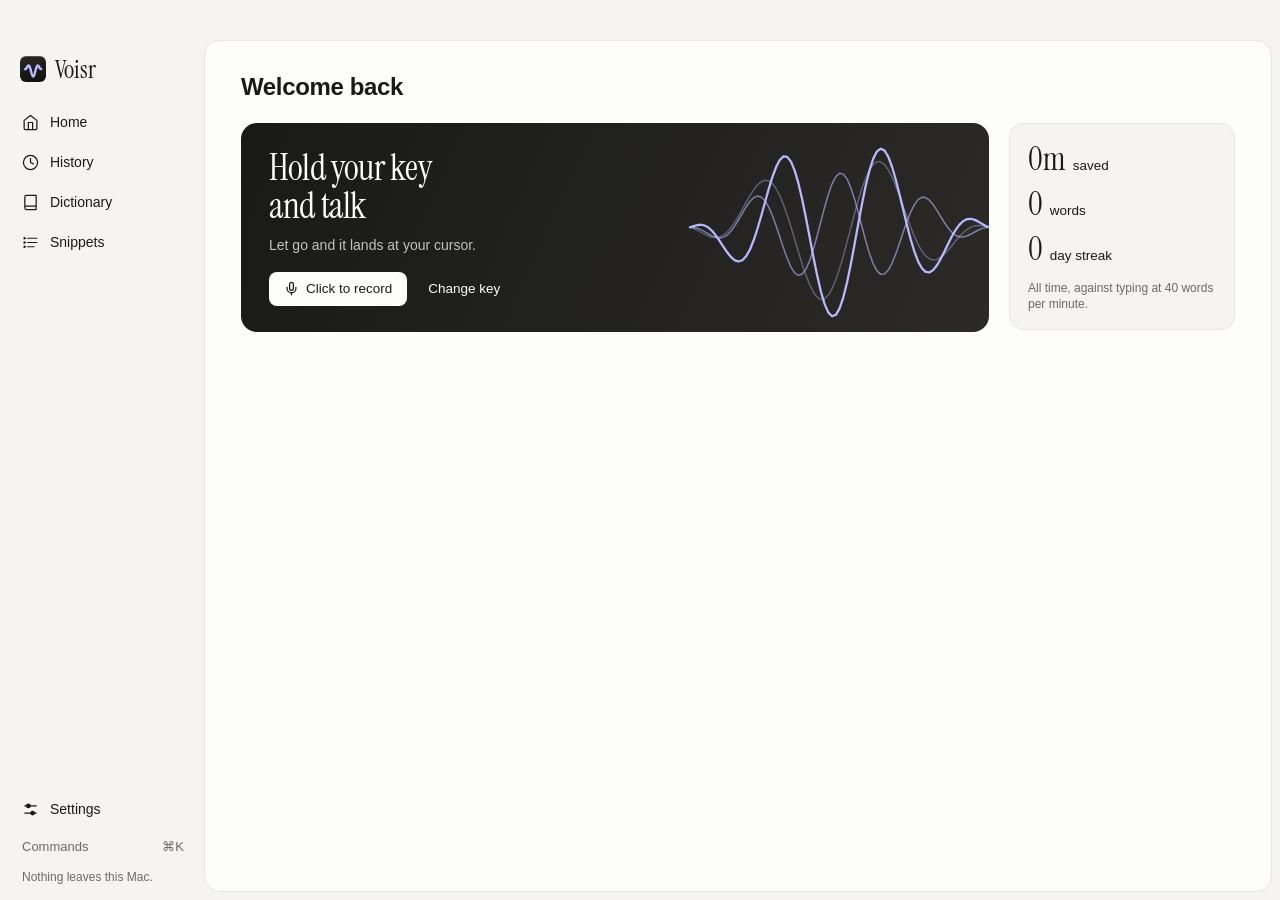
==== voisr/web/index.html @ ab3715d0 "feat: turn Settings into a pop-up with five sections It opens over the page with a side menu and gre" ====
<!DOCTYPE html>
<html lang="en">
<head>
<meta charset="UTF-8">
<meta name="viewport" content="width=device-width, initial-scale=1">
<title>Voisr</title>
<link rel="stylesheet" href="css/tokens.css">
<link rel="stylesheet" href="css/base.css">
<link rel="stylesheet" href="css/components.css">
<link rel="stylesheet" href="css/views.css">
<script>
  /* Resolve the stored preference before paint. main.js re-applies this once
     the config has loaded; until then, follow the system. */
  document.documentElement.dataset.appearance =
    window.matchMedia("(prefers-color-scheme: dark)").matches ? "dark" : "light";
</script>
</head>
<body>
<div class="shell">

  <aside class="sidebar">
    <div class="brand">
      <span class="brand-mark" aria-hidden="true">
        <svg viewBox="0 0 100 100" fill="none" stroke="currentColor" stroke-width="12" stroke-linecap="round" stroke-linejoin="round"><path id="brand-wave" d="M10.00 50.00L11.82 48.92L13.64 47.61L15.45 46.53L17.27 45.97L19.09 46.14L20.91 47.18L22.73 49.15L24.55 51.98L26.36 55.53L28.18 59.55L30.00 63.76L31.82 67.78L33.64 71.28L35.45 73.92L37.27 75.42L39.09 75.57L40.91 74.27L42.73 71.53L44.55 67.47L46.36 62.30L48.18 56.36L50.00 50.00L51.82 43.64L53.64 37.70L55.45 32.53L57.27 28.47L59.09 25.73L60.91 24.43L62.73 24.58L64.55 26.08L66.36 28.72L68.18 32.22L70.00 36.24L71.82 40.45L73.64 44.47L75.45 48.02L77.27 50.85L79.09 52.82L80.91 53.86L82.73 54.03L84.55 53.47L86.36 52.39L88.18 51.08L90.00 50.00"/></svg>
      </span>
      <span class="brand-name">Voisr</span>
    </div>

    <nav class="nav" aria-label="Main">
      <span class="nav-glide" id="nav-glide" aria-hidden="true"></span>
      <button class="nav-item active" id="nav-home" data-view="home">
        <svg viewBox="0 0 24 24" fill="none" stroke="currentColor" stroke-width="1.75" stroke-linecap="round" stroke-linejoin="round" aria-hidden="true"><path d="m3 9 9-7 9 7v11a2 2 0 0 1-2 2H5a2 2 0 0 1-2-2z"/><polyline points="9 22 9 12 15 12 15 22"/></svg>
        Home
      </button>
      <button class="nav-item" data-view="history">
        <svg viewBox="0 0 24 24" fill="none" stroke="currentColor" stroke-width="1.75" stroke-linecap="round" stroke-linejoin="round" aria-hidden="true"><circle cx="12" cy="12" r="10"/><polyline points="12 6 12 12 16 14"/></svg>
        History
      </button>
      <button class="nav-item" data-view="dictionary">
        <svg viewBox="0 0 24 24" fill="none" stroke="currentColor" stroke-width="1.75" stroke-linecap="round" stroke-linejoin="round" aria-hidden="true"><path d="M4 19.5v-15A2.5 2.5 0 0 1 6.5 2H20v20H6.5a2.5 2.5 0 0 1 0-5H20"/></svg>
        Dictionary
      </button>
      <button class="nav-item" data-view="snippets">
        <svg viewBox="0 0 24 24" fill="none" stroke="currentColor" stroke-width="1.75" stroke-linecap="round" stroke-linejoin="round" aria-hidden="true"><path d="M8 6h13"/><path d="M8 12h13"/><path d="M8 18h9"/><path d="m3 5 2 1-2 1z"/><path d="m3 11 2 1-2 1z"/><path d="m3 17 2 1-2 1z"/></svg>
        Snippets
      </button>
      <button class="nav-item nav-settings" data-view="settings">
        <svg viewBox="0 0 24 24" fill="none" stroke="currentColor" stroke-width="1.75" stroke-linecap="round" stroke-linejoin="round" aria-hidden="true"><line x1="4" x2="20" y1="7" y2="7"/><circle cx="9" cy="7" r="2.5" fill="currentColor"/><line x1="4" x2="20" y1="17" y2="17"/><circle cx="15" cy="17" r="2.5" fill="currentColor"/></svg>
        Settings
      </button>
    </nav>

    <div class="sidebar-foot">
      <button type="button" class="commands-btn" id="commands-open">
        <span>Commands</span><span>⌘K</span>
      </button>
      <p class="sidebar-note">Nothing leaves this Mac.</p>
    </div>
  </aside>

  <main class="main">

    <!-- HOME -->
    <section class="view" id="view-home">
      <header class="page-head">
        <h1 id="greeting">Welcome back</h1>
      </header>

      <div class="home-layout">
        <div class="home-main">
          <!-- The key hint and click to record. Hidden while a permission or a
               stopped listener makes "hold this key" untrue: #perm-strip takes
               its place. See apply() in js/views/home.js. -->
          <section class="banner home-hero" id="home-hero" aria-label="Dictate">
            <div class="banner-wave" id="home-wave" data-wave></div>
            <!-- Both layers share one grid cell, so a recording can't change the
                 banner's height. -->
            <div class="hero-copy">
              <div class="hero-layer hero-idle">
                <h2 class="banner-title">Hold <span id="ptt-key-name">your key</span><br>and talk</h2>
                <p class="banner-sub" id="home-hint">Let go and it lands at your cursor.</p>
              </div>
              <div class="hero-layer hero-live">
                <h2 class="banner-title"><span id="record-title"></span> <span class="hero-time" id="record-time">0:00</span></h2>
                <p class="banner-sub" id="record-status" role="status"></p>
              </div>
            </div>
            <p class="hero-error" id="record-error" role="alert"></p>
            <div class="banner-actions">
              <button id="record-btn" class="btn-on-hero" type="button">
                <svg class="record-icon" viewBox="0 0 24 24" fill="none" stroke="currentColor" stroke-width="2" stroke-linecap="round" stroke-linejoin="round" aria-hidden="true"><path d="M12 2a3 3 0 0 0-3 3v7a3 3 0 0 0 6 0V5a3 3 0 0 0-3-3z"/><path d="M19 10v2a7 7 0 0 1-14 0v-2"/><line x1="12" x2="12" y1="19" y2="22"/></svg>
                <span id="record-label">Click to record</span>
              </button>
              <button id="change-key" class="btn-ghost-on-hero" type="button">Change key</button>
            </div>
          </section>

          <div id="perm-strip" class="perm-strip" aria-live="polite" hidden></div>

          <div class="home-feed">
            <button class="link-btn home-view-all" id="home-view-all" type="button" data-view="history" hidden>View all</button>
            <div id="recent-groups"></div>
            <p id="recent-empty" class="empty" hidden>Nothing yet. Your dictations land here, newest first.</p>
          </div>
        </div>

        <aside class="home-stats" aria-label="Your stats">
          <div class="stats-body">
            <div class="stat"><span class="stat-num" id="stat-saved">0m</span><span class="stat-unit">saved</span></div>
            <div class="stat"><span class="stat-num" id="stat-words">0</span><span class="stat-unit">words</span></div>
            <div class="stat"><span class="stat-num" id="stat-streak">0</span><span class="stat-unit">day streak</span></div>
            <p class="stat-note">All time, against typing at 40 words per minute.</p>
          </div>
          <div class="home-status" id="home-status" aria-live="polite"></div>
        </aside>
      </div>
    </section>

    <!-- HISTORY -->
    <section class="view" id="view-history" hidden>
      <header class="page-head">
        <h1>History</h1>
        <div class="export-control">
          <button id="history-export" class="btn-primary" type="button"
                  aria-haspopup="true" aria-expanded="false">Export…</button>
          <div id="export-popover" class="popover" hidden>
            <p class="popover-title">Export all dictations</p>
            <button type="button" class="export-fmt" id="export-fmt-txt" data-fmt="txt">Plain text (.txt)</button>
            <button type="button" class="export-fmt" id="export-fmt-md" data-fmt="md">Markdown (.md)</button>
            <button type="button" class="export-fmt" id="export-fmt-json" data-fmt="json">JSON (.json)</button>
          </div>
        </div>
      </header>

      <section class="banner" id="history-banner">
        <div class="banner-wave" data-wave></div>
        <h2 class="banner-title">Your history stays on this Mac</h2>
        <p class="banner-sub">Search it, copy it, export it. Voisr doesn't keep it anywhere else.</p>
      </section>

      <div class="search-field" id="history-search-field">
        <svg viewBox="0 0 24 24" fill="none" stroke="currentColor" stroke-width="2" stroke-linecap="round" stroke-linejoin="round" aria-hidden="true"><circle cx="11" cy="11" r="8"/><path d="m21 21-4.3-4.3"/></svg>
        <input id="history-search" type="search" aria-label="Search dictations"
               placeholder="Search dictations  ⌘F" autocomplete="off">
      </div>

      <div id="history-groups"></div>
      <button id="history-more" class="btn-secondary history-more" type="button" hidden>Load more</button>
      <p id="history-empty" class="empty" hidden></p>
    </section>

    <!-- DICTIONARY -->
    <section class="view" id="view-dictionary" hidden>
      <header class="page-head">
        <h1>Dictionary</h1>
        <button id="dict-add" class="btn-primary" type="button">Add new</button>
      </header>

      <div class="tabs">
        <div class="tab-list" id="dict-tabs" role="group" aria-label="Filter words">
          <button class="tab active" type="button" aria-pressed="true" data-tab="all">All<span class="tab-count" id="dict-count-all"></span></button>
          <button class="tab" type="button" aria-pressed="false" data-tab="suggestions">Suggestions<span class="tab-count" id="dict-count-suggestions"></span></button>
          <button class="tab" type="button" aria-pressed="false" data-tab="auto">Auto-added<span class="tab-count" id="dict-count-auto"></span></button>
        </div>
        <div class="tab-tools">
          <input id="dict-search" class="tab-search" type="search" aria-label="Filter words"
                 placeholder="Filter words" autocomplete="off" hidden>
          <button id="dict-search-open" class="icon-btn" type="button" aria-label="Filter words" aria-expanded="false">
            <svg viewBox="0 0 24 24" fill="none" stroke="currentColor" stroke-width="2" stroke-linecap="round" stroke-linejoin="round" aria-hidden="true"><circle cx="11" cy="11" r="8"/><path d="m21 21-4.3-4.3"/></svg>
          </button>
        </div>
      </div>

      <form id="dict-form" class="group add-form" hidden>
        <div class="field">
          <label for="dict-spoken">Heard as</label>
          <input id="dict-spoken" type="text" placeholder="trademake" autocomplete="off" required>
        </div>
        <div class="field">
          <label for="dict-written">Replace with</label>
          <input id="dict-written" type="text" placeholder="TradeMate" autocomplete="off" required>
        </div>
        <div class="add-form-actions">
          <button type="submit" class="btn-primary">Add</button>
          <button type="button" id="dict-cancel" class="btn-quiet">Cancel</button>
        </div>
      </form>

      <section class="banner" id="dict-banner" hidden>
        <div class="banner-wave" data-wave></div>
        <h2 class="banner-title">Teach it the words it gets <em>wrong</em></h2>
        <p class="banner-sub">Map what it heard to what you meant. Each variant needs its own line.</p>
        <div class="banner-actions">
          <button id="dict-banner-add" class="btn-on-hero" type="button">Add a word</button>
        </div>
        <button id="dict-banner-close" class="banner-close" type="button" aria-label="Dismiss">
          <svg viewBox="0 0 24 24" fill="none" stroke="currentColor" stroke-width="2" stroke-linecap="round" stroke-linejoin="round" aria-hidden="true"><path d="M18 6 6 18"/><path d="m6 6 12 12"/></svg>
        </button>
      </section>

      <div id="dict-suggestions" hidden>
        <div class="date-row"><h2 class="date-label">Suggestions from your corrections</h2></div>
        <ul id="dict-suggestion-list" class="item-list suggest-list"></ul>
      </div>

      <div id="dict-words">
        <div class="date-row"><h2 class="date-label" id="dict-words-label">Your words</h2></div>
        <ul id="dict-list" class="item-list list-card"></ul>
      </div>
      <p id="dict-empty" class="empty" hidden></p>
    </section>

    <!-- SNIPPETS -->
    <section class="view" id="view-snippets" hidden>
      <header class="page-head">
        <h1>Snippets</h1>
        <button id="snippet-add" class="btn-primary" type="button">Add new</button>
      </header>

      <form id="snippet-form" class="group add-form snippet-form" hidden>
        <div class="field">
          <label for="snippet-trigger">When I say</label>
          <input id="snippet-trigger" type="text" placeholder="my email" autocomplete="off" required>
        </div>
        <div class="field">
          <label for="snippet-text">Paste this</label>
          <textarea id="snippet-text" rows="4" placeholder="you@example.com" spellcheck="false"></textarea>
        </div>
        <div class="add-form-actions">
          <button type="submit" class="btn-primary">Add</button>
          <button type="button" id="snippet-cancel" class="btn-quiet">Cancel</button>
        </div>
      </form>

      <section class="banner" id="snippet-banner" hidden>
        <div class="banner-wave" data-wave></div>
        <h2 class="banner-title">Say the short <em>version</em></h2>
        <p class="banner-sub">Say a phrase on its own and Voisr pastes your saved text, exactly as you wrote it.</p>
        <div class="banner-extra">
          <div class="banner-chips"><span class="banner-chip chip-said">“my email”</span><span class="chip-arrow" aria-hidden="true">→</span><span class="banner-chip">you@example.com</span></div>
          <div class="banner-chips"><span class="banner-chip chip-said">“sign off”</span><span class="chip-arrow" aria-hidden="true">→</span><span class="banner-chip">Thanks, Sam</span></div>
        </div>
        <div class="banner-actions">
          <button id="snippet-banner-add" class="btn-on-hero" type="button">Add a snippet</button>
        </div>
        <button id="snippet-banner-close" class="banner-close" type="button" aria-label="Dismiss">
          <svg viewBox="0 0 24 24" fill="none" stroke="currentColor" stroke-width="2" stroke-linecap="round" stroke-linejoin="round" aria-hidden="true"><path d="M18 6 6 18"/><path d="m6 6 12 12"/></svg>
        </button>
      </section>

      <div id="snippet-words">
        <div class="date-row"><h2 class="date-label">Your snippets</h2></div>
        <ul id="snippet-list" class="item-list list-card"></ul>
      </div>
      <p id="snippet-empty" class="empty" hidden></p>
      <p class="page-note">In a sentence, the phrase stays as spoken. History shows only the phrase.</p>
    </section>

  </main>
</div>

<!-- SETTINGS -->
<!-- A pop-up over whichever page is open, not a page of its own. -->
<div id="settings-scrim" class="settings-scrim" tabindex="-1" hidden>
  <div id="settings-dialog" class="settings-dialog" role="dialog" aria-modal="true" aria-label="Settings" tabindex="-1">
    <nav id="settings-nav" class="settings-nav" aria-label="Settings sections">
      <span class="date-label settings-nav-title">Settings</span>
      <button type="button" class="settings-nav-item" data-section="dictation">
        <svg viewBox="0 0 24 24" fill="none" stroke="currentColor" stroke-width="1.75" stroke-linecap="round" stroke-linejoin="round" aria-hidden="true"><path d="M12 2a3 3 0 0 0-3 3v7a3 3 0 0 0 6 0V5a3 3 0 0 0-3-3z"/><path d="M19 10v2a7 7 0 0 1-14 0v-2"/><line x1="12" x2="12" y1="19" y2="22"/></svg>
        Dictation
      </button>
      <button type="button" class="settings-nav-item" data-section="models">
        <svg viewBox="0 0 24 24" fill="none" stroke="currentColor" stroke-width="1.75" stroke-linecap="round" stroke-linejoin="round" aria-hidden="true"><rect width="16" height="16" x="4" y="4" rx="2"/><rect width="6" height="6" x="9" y="9" rx="1"/><path d="M9 1v3"/><path d="M15 1v3"/><path d="M9 20v3"/><path d="M15 20v3"/><path d="M20 9h3"/><path d="M20 14h3"/><path d="M1 9h3"/><path d="M1 14h3"/></svg>
        Models
      </button>
      <button type="button" class="settings-nav-item" data-section="key">
        <svg viewBox="0 0 24 24" fill="none" stroke="currentColor" stroke-width="1.75" stroke-linecap="round" stroke-linejoin="round" aria-hidden="true"><rect width="20" height="14" x="2" y="5" rx="2"/><path d="M6 9h.01"/><path d="M10 9h.01"/><path d="M14 9h.01"/><path d="M18 9h.01"/><path d="M7 15h10"/></svg>
        Push-to-talk
      </button>
      <button type="button" class="settings-nav-item" data-section="appearance">
        <svg viewBox="0 0 24 24" fill="none" stroke="currentColor" stroke-width="1.75" stroke-linecap="round" stroke-linejoin="round" aria-hidden="true"><circle cx="12" cy="12" r="10"/><path d="M12 2a10 10 0 0 0 0 20z" fill="currentColor"/></svg>
        Appearance
      </button>
      <button type="button" class="settings-nav-item" data-section="privacy">
        <svg viewBox="0 0 24 24" fill="none" stroke="currentColor" stroke-width="1.75" stroke-linecap="round" stroke-linejoin="round" aria-hidden="true"><path d="M20 13c0 5-3.5 7.5-7.7 9a1 1 0 0 1-.6 0C7.5 20.5 4 18 4 13V6a1 1 0 0 1 1-1c2 0 4.5-1.2 6.2-2.7a1.2 1.2 0 0 1 1.6 0C14.5 3.8 17 5 19 5a1 1 0 0 1 1 1z"/></svg>
        Privacy &amp; data
      </button>
      <p class="settings-foot">Stored in config.json, shared with the command-line modes.</p>
    </nav>

    <div id="settings-body" class="settings-body">
      <section class="settings-section" data-section="dictation">
        <h1 class="heading-serif settings-title">Dictation</h1>
        <div class="group">
          <div class="setting-row has-more">
            <div class="setting-copy">
              <h3>Auto-paste in hotkey mode</h3>
              <p class="setting-desc">Paste straight into the app you're in. Needs Accessibility.</p>
              <details class="more">
                <summary>How consecutive dictations join</summary>
                <p class="setting-desc">Dictations within five minutes of each other are joined with a space unless you typed in between; a mouse click alone does not count, so you may see a leading space after clicking into a new field.</p>
              </details>
            </div>
            <label class="switch">
              <input type="checkbox" id="paste-toggle" aria-label="Auto-paste in hotkey mode">
              <span class="slider" aria-hidden="true"></span>
            </label>
          </div>
          <div class="setting-row">
            <div class="setting-copy">
              <h3>Clipboard fallback</h3>
              <p class="setting-desc">Copied when auto-paste is off or blocked. After a successful auto-paste your previous clipboard is put back.</p>
            </div>
            <span class="pill">Automatic</span>
          </div>
          <div class="setting-row has-more">
            <div class="setting-copy">
              <h3>Keep model loaded</h3>
              <p class="setting-desc">Keeps the next dictation from waiting on a model load. Holds about 0.7&nbsp;GB for Small while loaded.</p>
              <details class="more">
                <summary>More</summary>
                <p class="setting-desc">Voisr loads the model when you start talking and keeps it in memory, so the next dictation skips the model load. That saved roughly half a second to a second in tests, and varies. While it is loaded it uses about 0.7&nbsp;GB of memory for Small and 0.3&nbsp;GB for Base (more for bigger models), then frees it after the time you pick. &ldquo;Immediately&rdquo; reloads the model for every dictation and keeps no memory. Everything stays on this Mac.</p>
              </details>
            </div>
            <select id="unload-select" class="select" aria-label="Keep model loaded">
              <option value="never">Never unload</option>
              <option value="immediately">Immediately</option>
              <option value="min2">After 2 minutes</option>
              <option value="min5">After 5 minutes</option>
              <option value="min10">After 10 minutes</option>
              <option value="min15">After 15 minutes</option>
              <option value="hour1">After 1 hour</option>
            </select>
          </div>
        </div>
      </section>

      <section class="settings-section" data-section="models" hidden>
        <h1 class="heading-serif settings-title">Models</h1>
        <p class="settings-lead">All models run on this Mac and are English only. <span id="model-system"></span></p>
        <div id="model-list" class="group model-list"></div>
      </section>

      <section class="settings-section" data-section="key" hidden>
        <h1 class="heading-serif settings-title">Push-to-talk</h1>
        <div class="group">
          <div class="setting-row">
            <div class="setting-copy">
              <h3>Push-to-talk key</h3>
              <p class="setting-desc">Hold it in any app to dictate; release to transcribe and paste.</p>
              <p class="setting-status" id="hotkey-status"></p>
            </div>
            <div class="key-control" id="key-control">
              <kbd class="keycap" id="hotkey-cap" hidden></kbd>
              <span class="key-name" id="hotkey-current" aria-live="polite">…</span>
              <button type="button" class="btn-quiet" id="hotkey-capture">Change</button>
            </div>
          </div>
          <div class="setting-row">
            <div class="setting-copy">
              <h3>Recording widget</h3>
              <p class="setting-desc">Show the floating pill while you hold the key.</p>
            </div>
            <label class="switch">
              <input type="checkbox" id="widget-toggle" aria-label="Recording widget">
              <span class="slider" aria-hidden="true"></span>
            </label>
          </div>
          <div class="setting-row">
            <div class="setting-copy">
              <h3>Launch at login</h3>
              <p class="setting-desc">Start Voisr automatically so the key always works.</p>
            </div>
            <label class="switch">
              <input type="checkbox" id="launch-toggle" aria-label="Launch at login">
              <span class="slider" aria-hidden="true"></span>
            </label>
          </div>
        </div>
      </section>

      <section class="settings-section" data-section="appearance" hidden>
        <h1 class="heading-serif settings-title">Appearance</h1>
        <div class="settings-block">
          <h3 class="settings-subhead">Theme</h3>
          <div class="group">
            <div id="appearance-grid" class="pick-grid" role="radiogroup" aria-label="Theme"></div>
          </div>
        </div>
        <div class="settings-block">
          <h3 class="settings-subhead">Pill</h3>
          <div class="group">
            <div id="theme-grid" class="pick-grid" role="radiogroup" aria-label="Pill theme"></div>
            <div class="setting-row">
              <div class="setting-copy">
                <h3>Pill colour</h3>
                <p class="setting-desc">Recolour the bars, or Quiet's transcribing dots. The animation stays.</p>
              </div>
              <button type="button" id="color-open" class="btn-quiet swatch-btn" aria-expanded="false">
                <span class="swatch" id="color-swatch"></span>
                <span id="color-hex">Theme default</span>
              </button>
            </div>
          </div>
        </div>
      </section>

      <section class="settings-section" data-section="privacy" hidden>
        <h1 class="heading-serif settings-title">Privacy &amp; data</h1>
        <div class="settings-block">
          <div class="group">
            <div class="setting-row has-more">
              <div class="setting-copy">
                <h3>Read the text around your cursor</h3>
                <p class="setting-desc">Spells names on screen correctly and checks your paste landed. Never reads password fields or password managers.</p>
                <details class="more">
                  <summary>More</summary>
                  <p class="setting-desc">While you dictate, Voisr reads the app you are in: the field you are typing in, the window title and nearby labels. That spells names on screen correctly and checks that your paste landed. The text stays in memory for that dictation and is never saved. It never reads password fields or password managers. Off: Voisr reads no text from other apps.</p>
                </details>
              </div>
              <label class="switch">
                <input type="checkbox" id="screen-context-toggle" aria-label="Read the text around your cursor">
                <span class="slider" aria-hidden="true"></span>
              </label>
            </div>
            <div class="setting-row has-more">
              <div class="setting-copy">
                <h3>Learn from my corrections</h3>
                <p class="setting-desc">For up to a minute after a paste, re-reads that field to spot words you fixed. Only the corrected words are saved.</p>
                <details class="more">
                  <summary>More</summary>
                  <p class="setting-desc">For up to a minute after a paste, Voisr re-reads that field to spot words you fixed, and suggests them in Dictionary. Only the corrected words are saved. Needs reading the text around your cursor.</p>
                </details>
              </div>
              <label class="switch">
                <input type="checkbox" id="learn-toggle" aria-label="Learn from my corrections">
                <span class="slider" aria-hidden="true"></span>
              </label>
            </div>
            <div class="setting-row has-more">
              <div class="setting-copy">
                <h3>Add safe corrections automatically</h3>
                <p class="setting-desc">After the same fix twice, adds it if it only changes capitals or the spelling of one unusual word.</p>
                <details class="more">
                  <summary>More</summary>
                  <p class="setting-desc">After you make the same fix twice, Voisr adds it to Dictionary without asking, if it only changes capitals or the spelling of one unusual word. Never common words or numbers. Everything else waits for you to accept it, and Dictionary marks what was added so you can remove it.</p>
                </details>
              </div>
              <label class="switch">
                <input type="checkbox" id="auto-add-toggle" aria-label="Add safe corrections automatically">
                <span class="slider" aria-hidden="true"></span>
              </label>
            </div>
          </div>
        </div>
        <div class="settings-block">
          <div class="group">
            <div class="setting-row">
              <div class="setting-copy">
                <h3>Audio stays here</h3>
                <p class="setting-desc">Goes to a temp file, whisper.cpp transcribes it on this Mac, then it's deleted. No accounts, no telemetry.</p>
              </div>
              <span class="pill">Local only</span>
            </div>
            <div class="setting-row">
              <div class="setting-copy">
                <h3>Clear all history</h3>
                <p class="setting-desc">Permanently delete every stored dictation. This cannot be undone.</p>
              </div>
              <button type="button" id="clear-history" class="btn-danger">Clear…</button>
            </div>
          </div>
        </div>
      </section>
    </div>
  </div>

  <!-- Beside the dialog, not in it: the scrolling pane would cut it off. -->
  <div id="color-popover" class="popover" role="dialog" aria-label="Pill colour" hidden>
    <div class="wheel-wrap">
      <canvas id="color-wheel" width="200" height="200" aria-label="Custom pill colour"></canvas>
      <div id="wheel-thumb" hidden></div>
    </div>
    <div class="pill-preview" id="color-preview"></div>
    <button type="button" class="btn-quiet" id="color-reset">Theme default</button>
  </div>
</div>

<div id="palette" class="palette-scrim" hidden>
  <div class="palette" role="dialog" aria-modal="true" aria-label="Command palette">
    <input id="palette-input" class="palette-input" type="text"
           placeholder="Type a command…" autocomplete="off" spellcheck="false">
    <ul id="palette-list" class="palette-list" role="listbox"></ul>
  </div>
</div>
<div id="toast" class="toast" role="status" aria-live="polite" hidden></div>
<script src="js/api.js"></script>
<script src="js/ui.js"></script>
<script src="js/lists.js"></script>
<script src="js/wave.js"></script>
<script src="js/logo-wave.js"></script>
<script src="js/palette.js"></script>
<script src="js/wave-meter.js"></script>
<script src="js/views/home.js"></script>
<script src="js/views/history.js"></script>
<script src="js/views/dictionary.js"></script>
<script src="js/views/snippets.js"></script>
<script src="js/views/settings.js"></script>
<script src="js/main.js"></script>
</body>
</html>
---- voisr/web/css/tokens.css ----
/* Voisr design tokens.
   Near-white and near-black, with one signal colour that means "needs you":
   ultramarine in light, periwinkle in dark. Nothing else is coloured.

   There is no colour-scheme media query here on purpose. main.js resolves
   the "system" preference to a concrete light/dark via matchMedia and always
   writes data-appearance, so each palette is declared exactly once and a
   manual override wins without restating the other theme. A boot script in
   index.html's <head> sets the attribute before first paint. */

:root,
:root[data-appearance="light"] {
  /* surfaces */
  --bg: #F5F4F1;            /* sidebar, and the window behind the panel */
  --panel: #FDFDFC;         /* the inset panel */
  --surface: #FFFFFF;       /* row cards */
  --surface-2: #F5F4F1;     /* grey groups */
  --wash: #F5F4F1;          /* a hovered row */
  --active: #EBE9E3;        /* the active nav item */
  --chip: #EBE9E3;          /* quiet buttons */
  --border: #E8E6E1;

  /* text */
  --ink: #191918;
  --muted: #6B6A65;
  --on-ink: #FDFDFC;        /* text on a primary button, which is ink */

  /* needs you */
  --accent: #2A2FE0;
  --accent-hover: #2328C2;
  --accent-text: #2A2FE0;
  --accent-soft: #ECECFF;
  --on-accent: #FDFDFC;

  /* status: a warning is something that needs you, so it isn't a second hue */
  --success: #2B6E44;
  --success-soft: #E6F1EA;
  --warning: #2A2FE0;
  --warning-soft: #ECECFF;
  --destructive: #B92F26;
  --destructive-soft: #FBECEA;
  --ring: #191918;          /* keyboard focus: blue is taken */

  /* banner */
  --hero: #191918;
  --hero-2: #2B2A27;
  --hero-ink: #FDFDFC;
  --hero-muted: #C4C2BB;
  --hero-wave: #B8BAFF;
  --hero-chip: rgba(255, 255, 255, .14);

  /* command palette: dark raises it one step, see below */
  --palette-bg: #FDFDFC;
  --palette-edge: transparent;
  --palette-active: #F5F4F1;

  --switch-knob-off: #FFFFFF;
  --toast-action-bg: rgba(255, 255, 255, .14);
  --scrim: rgba(25, 25, 24, .42);
  --shadow: none;
  --shadow-pop: 0 24px 70px rgba(25, 25, 24, .32);

  /* the logo tile, the same in both themes */
  --tile-from: #2A2926;
  --tile-to: #101010;
  --tile-edge: rgba(255, 255, 255, .4);

  --font-sans: -apple-system, BlinkMacSystemFont, "SF Pro Text", "Helvetica Neue", sans-serif;
  --font-serif: "Instrument Serif", "New York", Georgia, serif;

  --radius-sm: 8px;         /* buttons, nav, inputs */
  --radius-md: 14px;        /* cards and groups */
  --radius-lg: 16px;        /* the panel and banners */
  --radius-xl: 20px;        /* the command palette */
  --titlebar-h: 40px;       /* the strip above the panel, under the traffic lights */

  --fast: 120ms;
  --base: 180ms;
  --slow: 240ms;
  --ease: cubic-bezier(.2, .8, .2, 1);

  color-scheme: light;
}

:root[data-appearance="dark"] {
  --bg: #141413;
  --panel: #1B1B19;
  --surface: #201F1D;
  --surface-2: #252422;
  --wash: #262523;
  --active: #2D2C29;
  --chip: #32312E;
  --border: #302F2C;

  --ink: #F2F1EC;
  --muted: #A5A49D;
  --on-ink: #191918;

  --accent: #B8BAFF;
  --accent-hover: #CBCCFF;
  --accent-text: #B8BAFF;
  --accent-soft: #27284F;
  --on-accent: #1B1B19;

  --success: #6FBF85;
  --success-soft: #1F3325;
  --warning: #B8BAFF;
  --warning-soft: #27284F;
  --destructive: #EE7C6E;
  --destructive-soft: #3A211D;
  --ring: #F2F1EC;

  --hero: #2B2A27;
  --hero-2: #201F1D;
  --hero-ink: #F2F1EC;
  --hero-muted: #BDBBB4;
  --hero-wave: #B8BAFF;
  --hero-chip: rgba(255, 255, 255, .14);

  /* shadows barely read on dark, so the palette is lifted by colour and edge */
  --palette-bg: #201F1D;
  --palette-edge: #302F2C;
  --palette-active: #2D2C29;

  --switch-knob-off: #FFFFFF;
  --toast-action-bg: rgba(25, 25, 24, .1);
  --scrim: rgba(25, 25, 24, .42);
  --shadow: none;
  --shadow-pop: 0 24px 70px rgba(0, 0, 0, .55);

  color-scheme: dark;
}
---- voisr/web/css/base.css ----
/* Instrument Serif ships in voisr/web/fonts (SIL OFL 1.1, see OFL.txt there).
   It is never fetched: nothing leaves this Mac, and that includes font requests. */
@font-face {
  font-family: "Instrument Serif";
  src: url("../fonts/InstrumentSerif-Regular.ttf") format("truetype");
  font-weight: 400;
  font-style: normal;
  font-display: block;
}

@font-face {
  font-family: "Instrument Serif";
  src: url("../fonts/InstrumentSerif-Italic.ttf") format("truetype");
  font-weight: 400;
  font-style: italic;
  font-display: block;
}

* { margin: 0; padding: 0; box-sizing: border-box; }

html, body { height: 100%; }

body {
  font-family: var(--font-sans);
  font-size: 14.5px;
  line-height: 1.45;
  color: var(--ink);
  background: var(--bg);
  -webkit-font-smoothing: antialiased;
  user-select: none;
}

code {
  font-family: ui-monospace, "SF Mono", Menlo, monospace;
  font-size: 12px;
  background: var(--surface-2);
  border: 1px solid var(--border);
  border-radius: 5px;
  padding: 1px 5px;
}

button { font: inherit; color: inherit; background: none; border: none; cursor: pointer; }

:focus-visible { outline: 2px solid var(--ring); outline-offset: 2px; border-radius: 6px; }

.shell { display: flex; height: 100vh; }

/* ---------- Sidebar ---------- */

/* Flat: the sidebar is the window's own background, and the panel sits inset
   on it. The top padding clears the native traffic lights. */
.sidebar {
  width: 204px;
  flex-shrink: 0;
  display: flex;
  flex-direction: column;
  padding: 56px 10px 12px 12px;
}

.brand {
  display: flex;
  align-items: center;
  gap: 9px;
  padding: 0 8px 22px;
}

.brand-mark {
  width: 26px; height: 26px;
  flex-shrink: 0;
  display: flex;
  align-items: center;
  justify-content: center;
  border-radius: 23%;
  background: linear-gradient(165deg, var(--tile-from), var(--tile-to));
  box-shadow: inset 0 .5px 0 var(--tile-edge);
  color: var(--hero-wave);
}

.brand-mark svg { width: 78%; height: 78%; display: block; }

.brand-name { font-family: var(--font-serif); font-size: 25px; line-height: 1; }

/* Fills the sidebar so Settings can sit at the bottom and still be one of the
   items the glide measures against this element. */
.nav { position: relative; flex: 1; min-height: 0; display: flex; flex-direction: column; gap: 4px; }

/* the active item's surface: one element that glides between items
   (main.js glideTo), transitions on only after its first placement */
.nav-glide {
  position: absolute; top: 0; left: 0; right: 0;
  border-radius: var(--radius-sm);
  background: var(--active);
  pointer-events: none;
}
.nav-glide.is-live { transition: transform 180ms var(--ease); }

.nav-item {
  position: relative;  /* paints above .nav-glide */
  display: flex;
  align-items: center;
  gap: 11px;
  height: 36px;
  flex-shrink: 0;
  padding: 0 10px;
  border-radius: var(--radius-sm);
  font-size: 14px;
  color: var(--ink);
}

.nav-item svg { width: 17px; height: 17px; flex-shrink: 0; }

.nav-settings { margin-top: auto; }

@media (hover: hover) and (pointer: fine) {
  .nav-item:hover { background: color-mix(in srgb, var(--active) 55%, transparent); }
}

/* the surface is .nav-glide's; hovering the active item doesn't tint over it */
.nav-item.active, .nav-item.active:hover { background: transparent; font-weight: 500; }

/* the mic is open (set by views/home.js); visible from every view */
.nav-item[data-recording="true"]::after {
  content: ""; margin-left: auto;
  width: 7px; height: 7px; border-radius: 50%;
  background: var(--accent);
}

.sidebar-foot { margin-top: 4px; display: flex; flex-direction: column; gap: 4px; }

.commands-btn {
  display: flex;
  align-items: center;
  justify-content: space-between;
  height: 32px;
  padding: 0 10px;
  border-radius: var(--radius-sm);
  font-size: 13px;
  color: var(--muted);
}

@media (hover: hover) and (pointer: fine) {
  .commands-btn:hover { color: var(--ink); }
}

.sidebar-note { padding: 2px 10px; font-size: 12px; line-height: 1.4; color: var(--muted); }

/* ---------- Panel ---------- */

/* .main is the one scroll container for every view. */
.main {
  --main-pad-b: 28px;
  flex: 1;
  min-width: 0;
  margin: var(--titlebar-h) 8px 8px 0;
  padding: 28px 36px var(--main-pad-b);
  overflow-y: auto;
  background: var(--panel);
  border: 1px solid var(--border);
  border-radius: var(--radius-lg);
}

/* pages are a centred 720 px column; Home alone takes the panel's full width
   for its stats column */
.view { width: 100%; max-width: 720px; margin: 0 auto; }
#view-home { max-width: none; }

/* a page title, and at most one black button on the right */
.page-head {
  display: flex;
  flex-wrap: wrap;
  align-items: center;
  justify-content: space-between;
  gap: 6px 16px;
  min-height: 36px;
  margin-bottom: 18px;
}

.page-head h1 { font-size: 24px; font-weight: 600; line-height: 1.2; letter-spacing: -.015em; }

.page-head > .sub, .page-head > .page-head-row { flex: 1 1 100%; }

.sub { color: var(--muted); max-width: 58ch; }

/* a label over a list, with room for one quiet action on the right */
.date-row {
  display: flex;
  align-items: center;
  justify-content: space-between;
  gap: 12px;
  min-height: 18px;
  margin: 22px 0 8px;
}

.date-label {
  font-size: 11.5px;
  font-weight: 500;
  letter-spacing: .07em;
  text-transform: uppercase;
  color: var(--muted);
}

/* the serif at heading size: Settings headings, and first run at a larger size */
.heading-serif {
  font-family: var(--font-serif);
  font-size: 36px;
  font-weight: 400;
  line-height: 1.06;
  letter-spacing: -.01em;
}

/* ---------- Transitions ---------- */

.view.entering { animation: view-in var(--slow) var(--ease); }

@keyframes view-in {
  from { opacity: 0; transform: translateY(4px); }
  to   { opacity: 1; transform: none; }
}

/* The row stagger plays when a page opens or a list first fills
   (js/lists.js adds .is-staggering), never on a refresh: a refresh moves
   only the rows that changed. */
.item-list.is-staggering .item-row { animation: row-in var(--base) var(--ease) both; }
/* stagger only the first ten rows — a long list must never crawl */
.item-list.is-staggering .item-row:nth-child(1) { animation-delay: 0ms; }
.item-list.is-staggering .item-row:nth-child(2) { animation-delay: 20ms; }
.item-list.is-staggering .item-row:nth-child(3) { animation-delay: 40ms; }
.item-list.is-staggering .item-row:nth-child(4) { animation-delay: 60ms; }
.item-list.is-staggering .item-row:nth-child(5) { animation-delay: 80ms; }
.item-list.is-staggering .item-row:nth-child(6) { animation-delay: 100ms; }
.item-list.is-staggering .item-row:nth-child(7) { animation-delay: 120ms; }
.item-list.is-staggering .item-row:nth-child(8) { animation-delay: 140ms; }
.item-list.is-staggering .item-row:nth-child(9) { animation-delay: 160ms; }
.item-list.is-staggering .item-row:nth-child(n+10) { animation-delay: 180ms; }

@keyframes row-in { from { opacity: 0; } to { opacity: 1; } }

/* a new, restored or edited row: holds a grey for the first 35%, then fades.
   It outranks the stagger, including reduced motion's `none` below: a row
   that lands while a page opens still shows where it went. Grey, because a
   landing row doesn't need you. */
.item-row.is-landed,
.item-list.is-staggering .item-row.is-landed { animation: wash 1.6s linear; }
@keyframes wash { 0%, 35% { background: var(--active); } 100% { background: transparent; } }

@media (prefers-reduced-motion: reduce) {
  /* the wash stays: it is colour, not movement */
  .view.entering, .item-list.is-staggering .item-row { animation: none; }
  .nav-glide.is-live { transition: none; }
}
---- voisr/web/css/components.css ----
/* Shared components. Sizes come from the design: buttons 34, inputs 36, cards
   radius 14, full-width button radius 10. Colours come only from tokens.css. */

/* ---------- Buttons ---------- */

.btn-primary, .btn-secondary, .btn-quiet, .btn-signal, .btn-danger,
.btn-on-hero, .btn-ghost-on-hero {
  display: inline-flex;
  align-items: center;
  justify-content: center;
  gap: 7px;
  flex: none;
  height: 34px;
  padding: 0 14px;
  border: 1px solid transparent;
  border-radius: var(--radius-sm);
  font-size: 13.5px;
  font-weight: 500;
  white-space: nowrap;
  transition: background var(--fast) ease-out, transform var(--fast) ease-out;
}

.btn-primary svg, .btn-secondary svg, .btn-quiet svg, .btn-signal svg,
.btn-on-hero svg, .btn-ghost-on-hero svg { width: 15px; height: 15px; }

.btn-primary { background: var(--ink); color: var(--on-ink); }
.btn-secondary { background: var(--surface); color: var(--ink); border-color: var(--border); }
.btn-quiet { background: var(--chip); color: var(--ink); }
.btn-signal { background: var(--accent); color: var(--on-accent); }
.btn-danger { background: var(--chip); color: var(--destructive); }

/* armed (awaiting confirm click) must be unmistakable, not just a label swap */
.btn-danger.armed { background: var(--destructive); color: var(--on-accent); }

/* on a dark banner, in both themes */
.btn-on-hero { background: var(--hero-ink); color: var(--hero); }
.btn-ghost-on-hero { color: var(--hero-ink); }

/* a full-width action, first run's */
.btn-full { width: 100%; height: 48px; border-radius: 10px; font-size: 15px; }

@media (hover: hover) and (pointer: fine) {
  .btn-primary:hover { background: color-mix(in srgb, var(--ink) 86%, var(--panel)); }
  .btn-secondary:hover { background: var(--wash); }
  .btn-quiet:hover, .btn-danger:hover { background: color-mix(in srgb, var(--chip) 90%, var(--ink)); }
  .btn-signal:hover { background: var(--accent-hover); }
  .btn-danger.armed:hover { background: var(--destructive); }
  .btn-on-hero:hover { background: color-mix(in srgb, var(--hero-ink) 88%, var(--hero)); }
  .btn-ghost-on-hero:hover { background: var(--hero-chip); }
}

.btn-primary:active, .btn-secondary:active, .btn-quiet:active, .btn-signal:active,
.btn-danger:active, .btn-on-hero:active, .btn-ghost-on-hero:active,
.icon-btn:active { transform: scale(.97); }

.btn-primary:disabled, .btn-secondary:disabled, .btn-quiet:disabled,
.btn-signal:disabled, .btn-danger:disabled {
  opacity: .5; cursor: default; transform: none;
}

/* "View all" */
.link-btn {
  font-size: 13px;
  color: var(--muted);
  text-decoration: underline;
  text-underline-offset: 2px;
}

/* "Edit", "Remove" */
.text-btn { flex: none; padding: 4px 6px; border-radius: 6px; font-size: 13px; color: var(--muted); }

@media (hover: hover) and (pointer: fine) {
  .link-btn:hover, .text-btn:hover { color: var(--ink); }
}

.icon-btn {
  width: 28px; height: 28px;
  flex-shrink: 0;
  display: flex;
  align-items: center;
  justify-content: center;
  border-radius: 6px;
  color: var(--ink);
  transition: transform var(--fast) ease-out;
}

.icon-btn svg { width: 15px; height: 15px; }

@media (hover: hover) and (pointer: fine) {
  .icon-btn:hover { background: var(--active); }
  .icon-btn.danger:hover { background: var(--destructive-soft); color: var(--destructive); }
}

@media (prefers-reduced-motion: reduce) {
  .btn-primary, .btn-secondary, .btn-quiet, .btn-signal, .btn-danger,
  .btn-on-hero, .btn-ghost-on-hero, .icon-btn { transition: background var(--fast) ease-out; }
  .btn-primary:active, .btn-secondary:active, .btn-quiet:active, .btn-signal:active,
  .btn-danger:active, .btn-on-hero:active, .btn-ghost-on-hero:active,
  .icon-btn:active { transform: none; }
}

/* ---------- Banner ---------- */

/* Each page's lead. The wave is drawn by js/wave.js into `.banner-wave`, and
   it goes when there isn't room for it beside the words. */
.banner {
  position: relative;
  overflow: hidden;
  flex: none;
  container-type: inline-size;
  display: flex;
  flex-direction: column;
  align-items: flex-start;
  gap: 10px;
  padding: 26px 28px;
  border-radius: var(--radius-lg);
  background: linear-gradient(115deg, var(--hero), var(--hero-2));
  color: var(--hero-ink);
}

.banner :focus-visible { outline-color: var(--hero-ink); }

.banner-wave {
  position: absolute;
  top: 0; right: 0;
  width: 40%; height: 100%;
  color: var(--hero-wave);
  pointer-events: none;
}

.banner-wave svg { display: block; width: 100%; height: 100%; overflow: visible; }

.banner-wave path {
  fill: none;
  stroke: currentColor;
  stroke-linecap: round;
  stroke-linejoin: round;
  vector-effect: non-scaling-stroke;
}

.banner-title, .banner-sub, .banner-extra, .banner-actions { position: relative; }

.banner-title, .banner-sub { max-width: 57%; }

.banner-title {
  font-family: var(--font-serif);
  font-size: 36px;
  font-weight: 400;
  line-height: 1.06;
  letter-spacing: -.01em;
}

.banner-sub { font-size: 14px; color: var(--hero-muted); }

.banner-extra { display: flex; flex-direction: column; gap: 6px; margin-top: 4px; }

.banner-chip {
  display: inline-flex;
  align-items: center;
  height: 30px;
  padding: 0 10px;
  border-radius: 7px;
  background: var(--hero-chip);
  font-size: 13px;
  white-space: nowrap;
}

.banner-actions { display: flex; flex-wrap: wrap; gap: 6px; margin-top: 6px; }

.banner-close {
  position: absolute;
  top: 12px; right: 12px;
  width: 28px; height: 28px;
  display: flex;
  align-items: center;
  justify-content: center;
  border-radius: 14px;
  background: var(--hero-chip);
  color: var(--hero-ink);
}

.banner-close svg { width: 14px; height: 14px; }

@container (max-width: 440px) {
  .banner-wave { display: none; }
  .banner-title, .banner-sub { max-width: none; }
  .banner:has(> .banner-close) .banner-title { padding-right: 24px; }
}

/* A permission is blocking dictation: the one loud thing in the app. */
.banner-needs-you {
  padding: 24px 26px;
  background: var(--accent-soft);
  color: var(--ink);
}

.banner-needs-you :focus-visible { outline-color: var(--ring); }
.banner-needs-you .banner-title { max-width: none; font-size: 34px; line-height: 1.08; }
.banner-needs-you .banner-sub { max-width: none; line-height: 1.5; color: var(--ink); }
.banner-needs-you .banner-actions { margin-top: 4px; }

/* ---------- Cards and groups ---------- */

.card {
  background: var(--surface);
  border: 1px solid var(--border);
  border-radius: var(--radius-md);
  padding: 0 16px;
}

.card-head {
  display: flex;
  align-items: center;
  justify-content: space-between;
  margin-bottom: 12px;
}

.card h2 { font-size: 15px; font-weight: 600; }

/* grey groups: Settings' rows, and the adding forms (which set padding: 16px) */
.group {
  background: var(--surface-2);
  border-radius: var(--radius-md);
  padding: 3px 18px;
}

/* ---------- Lists (recent, history, dictionary) ---------- */

.item-list { list-style: none; }

/* A list that is itself the card. */
.list-card {
  background: var(--surface);
  border: 1px solid var(--border);
  border-radius: var(--radius-md);
  overflow: hidden;
}

.list-card:empty { display: none; }

.item-row {
  position: relative;
  display: flex;
  align-items: baseline;
  gap: 10px;
  padding: 12px 14px 12px 16px;
  border-top: 1px solid var(--border);
}

.item-list .item-row:first-child { border-top: none; }

/* a row of label and action: Dictionary, Snippets */
.item-row.is-plain {
  align-items: center;
  justify-content: space-between;
  gap: 14px;
  padding: 10px 14px 10px 16px;
}

@media (hover: hover) and (pointer: fine) {
  .list-card .item-row:hover { background: var(--wash); }
}
.list-card .item-row:focus-within { background: var(--wash); }

.row-time { flex: 0 0 68px; font-size: 12.5px; color: var(--muted); }

.item-text { flex: 1; min-width: 0; user-select: text; }

.item-text .txt { overflow: hidden; text-overflow: ellipsis; display: -webkit-box; -webkit-line-clamp: 2; -webkit-box-orient: vertical; }

.item-meta { font-size: 12px; color: var(--muted); margin-top: 2px; }

/* Copy and Delete float over the row's end, so hovering doesn't rewrap the
   text under the pointer. They stay in the tab order while invisible. */
.row-actions {
  position: absolute;
  top: 50%; right: 10px;
  transform: translateY(-50%);
  display: flex;
  gap: 2px;
  border-radius: 6px;
  background: var(--wash);
  box-shadow: -10px 0 10px var(--wash);
  opacity: 0;
}

.item-row:hover .row-actions, .item-row:focus-within .row-actions { opacity: 1; }

/* "Auto-added" */
.tag {
  flex: none;
  padding: 2px 7px;
  border-radius: 6px;
  background: var(--surface-2);
  font-size: 11.5px;
  color: var(--muted);
}

.empty { color: var(--muted); padding: 18px 4px; }

/* ---------- Form fields ---------- */

.field { display: flex; flex-direction: column; gap: 6px; flex: 1; min-width: 0; }

.field label { font-size: 12.5px; color: var(--muted); }

.field input, .field textarea {
  width: 100%;
  font: inherit;
  font-size: 14px;
  color: var(--ink);
  background: var(--panel);
  border: 1px solid var(--border);
  border-radius: var(--radius-sm);
  padding: 0 12px;
  height: 36px;
  user-select: text;
}

.field textarea { height: auto; padding: 9px 12px; resize: vertical; }

.field input:focus, .field textarea:focus { outline: 2px solid var(--ring); outline-offset: -1px; }

/* ---------- Tag + switch (settings) ---------- */

/* a read-only value at the end of a row: "Automatic", "Local only" */
.pill { flex-shrink: 0; font-size: 13px; color: var(--muted); }

.switch { position: relative; display: inline-block; width: 40px; height: 24px; flex-shrink: 0; cursor: pointer; }

.switch input { opacity: 0; width: 40px; height: 24px; margin: 0; cursor: pointer; }

.slider {
  position: absolute;
  inset: 0;
  background: var(--border);
  border-radius: 12px;
  transition: background var(--base) ease-out;
  pointer-events: none;
}

.slider::before {
  content: "";
  position: absolute;
  width: 20px; height: 20px;
  left: 2px; top: 2px;
  background: var(--switch-knob-off);
  border-radius: 50%;
  transition: transform var(--base) var(--ease), background var(--base) ease-out;
}

.switch input:checked + .slider { background: var(--ink); }

.switch input:checked + .slider::before { background: var(--panel); transform: translateX(16px); }

.switch input:focus-visible + .slider { outline: 2px solid var(--ring); outline-offset: 2px; }

@media (prefers-reduced-motion: reduce) {
  .slider, .slider::before { transition: background var(--base) ease-out; }
}

/* ---------- Toast ---------- */

.toast {
  position: fixed; bottom: 26px; left: 50%;
  transform: translateX(-50%) translateY(8px);
  display: flex; align-items: center; gap: 14px;
  background: var(--ink); color: var(--panel);
  border-radius: 99px; padding: 10px 12px 10px 20px;
  font-size: 13px; font-weight: 500;
  box-shadow: var(--shadow-pop); z-index: 300;
  opacity: 0; transition: opacity var(--base) var(--ease),
                          transform var(--base) var(--ease);
}
.toast.in { opacity: 1; transform: translateX(-50%) translateY(0); }

/* Author `display: flex` above beats the UA stylesheet's `[hidden] { display:
   none }` at equal specificity (author wins ties), so the toast would stay
   visible (and its fixed, z-index: 300 box would keep intercepting clicks
   over whatever sits beneath it) even while `hidden` is true without this
   override -- same fix as .palette-scrim[hidden] and .popover[hidden]. */
.toast[hidden] { display: none; }

/* Undo doesn't need you, so it isn't the signal colour. */
.toast-action {
  color: inherit; font-weight: 600;
  padding: 4px 12px; border-radius: 99px;
  background: var(--toast-action-bg);
}

@media (prefers-reduced-motion: reduce) {
  .toast { transition: none; }
}

/* ---------- Select ---------- */

.select {
  flex-shrink: 0;
  height: 34px;
  padding: 0 8px;
  border: 0;
  border-radius: var(--radius-sm);
  font: inherit;
  font-size: 13px;
  color: var(--ink);
  background: var(--chip);
  cursor: pointer;
}

.select:focus-visible { outline: 2px solid var(--ring); outline-offset: 2px; }

/* ---------- command palette ---------- */

/* No open or close animation: it's a keyboard action, used all day. */
.palette-scrim {
  position: fixed; inset: 0; z-index: 200;
  background: var(--scrim);
  display: flex; align-items: flex-start; justify-content: center;
  padding-top: 14vh;
}
/* Author `display: flex` above beats the UA stylesheet's `[hidden] { display:
   none }` at equal specificity (author wins ties), so the scrim would stay
   visible even while `hidden` is true without this override. */
.palette-scrim[hidden] { display: none; }

.palette {
  width: min(560px, 90vw);
  padding: 10px;
  background: var(--palette-bg);
  border: 1px solid var(--palette-edge);
  border-radius: var(--radius-xl);
  box-shadow: var(--shadow-pop);
  overflow: hidden;
}

.palette-input {
  width: 100%; height: 44px; padding: 0 14px;
  font: inherit; font-size: 15.5px;
  color: var(--ink); background: transparent;
  border: none;
  user-select: text;
}
.palette-input::placeholder { color: var(--muted); }
.palette-input:focus { outline: none; }

.palette-list {
  list-style: none;
  max-height: 320px;
  overflow-y: auto;
  margin-top: 6px;
  padding-top: 8px;
  border-top: 1px solid var(--border);
}

.palette-item {
  display: flex; align-items: center; justify-content: space-between;
  gap: 12px; height: 38px; padding: 0 14px;
  border-radius: 12px; cursor: pointer;
  font-size: 14px;
}
.palette-item.active { background: var(--palette-active); }
.palette-hint { font-size: 12.5px; color: var(--muted); }

@keyframes rise { from { opacity: 0; transform: translateY(6px); } to { opacity: 1; transform: none; } }
---- voisr/web/css/views.css ----
/* ---------- Page parts ---------- */

/* .banner's own display beats the UA stylesheet's [hidden], as .popover's does */
.banner[hidden] { display: none; }

/* no stray last word beside the wave */
.banner-sub { text-wrap: pretty; }

/* a quiet line under a page's list */
.page-note { margin: 10px 2px 0; font-size: 12.5px; color: var(--muted); }

/* ---------- Home ---------- */

/* The feed and the stats column stay side by side down to the window's 900 px
   minimum: a status that wrapped under the feed would be off screen just when
   it says "Needs you". */
.home-layout { display: flex; align-items: flex-start; gap: 20px; }
.home-main { flex: 1 1 0; min-width: 0; display: flex; flex-direction: column; }

/* Both layers sit in one grid cell, so the banner is as tall as the taller of
   them whichever is showing, and the buttons don't move when a recording starts. */
.hero-copy { position: relative; align-self: stretch; display: grid; }
.hero-layer {
  grid-area: 1 / 1;
  display: flex;
  flex-direction: column;
  gap: 10px;
  transition: opacity var(--base) ease-out, visibility var(--base);
}
.hero-live { opacity: 0; visibility: hidden; }

.home-hero[data-state] .hero-idle { opacity: 0; visibility: hidden; }
.home-hero[data-state] .hero-live { opacity: 1; visibility: visible; }

.hero-time { color: var(--hero-muted); }
.home-hero[data-state="processing"] .hero-time,
.home-hero[data-state="done"] .hero-time { display: none; }

/* the persistent marker in the banner: a 3.5s toast is easy to miss */
.hero-error { position: relative; font-size: 14px; color: var(--hero-wave); }
.hero-error:empty { display: none; }

.home-hero[data-state="recording"] .record-icon { display: none; }
.home-hero[data-state] #change-key { visibility: hidden; }
#record-btn[aria-disabled="true"] { opacity: .5; cursor: default; transform: none; }

/* "Already switched on?", under the blue banner's main actions */
.banner-recover { display: flex; flex-wrap: wrap; align-items: center; gap: 2px 4px; font-size: 13px; }
.banner-recover .text-btn {
  color: var(--ink);
  text-decoration: underline;
  text-underline-offset: 2px;
}

.home-feed { position: relative; }
.home-view-all { position: absolute; top: 21px; right: 0; }
.home-feed .empty { padding-top: 22px; }

.home-stats {
  flex: 0 0 226px;
  background: var(--surface-2);
  border: 1px solid var(--border);
  border-radius: var(--radius-md);
  overflow: hidden;
}

@media (max-width: 960px) {
  .home-stats { flex-basis: 200px; }
}

.stats-body { display: flex; flex-direction: column; gap: 10px; padding: 18px 18px 16px; }

.stat { display: flex; align-items: baseline; flex-wrap: wrap; gap: 7px; }
.stat-num { font-family: var(--font-serif); font-size: 32px; line-height: 1.1; letter-spacing: -.005em; }
.stat-unit { font-size: 13.5px; }
.stat-note { margin-top: 2px; font-size: 12px; line-height: 1.4; color: var(--muted); }

.home-status {
  display: flex;
  flex-direction: column;
  gap: 6px;
  padding: 14px 18px 16px;
  border-top: 1px solid var(--border);
}
.home-status:empty { display: none; }

.status-label { display: flex; align-items: center; gap: 7px; font-size: 13px; font-weight: 500; }
.status-dot { flex: none; width: 8px; height: 8px; border-radius: 4px; background: var(--accent); }
.status-detail { font-size: 12.5px; line-height: 1.4; color: var(--muted); }
.status-action { align-self: flex-start; margin-top: 4px; }

.perm-checks { list-style: none; display: flex; flex-direction: column; gap: 8px; margin-top: 6px; }
.perm-checks li {
  display: grid;
  grid-template-columns: 16px 1fr;
  align-items: center;
  column-gap: 8px;
  font-size: 12.5px;
  font-weight: 500;
}
.perm-why { grid-column: 2; font-size: 12px; font-weight: 400; line-height: 1.3; color: var(--muted); }
.perm-mark {
  width: 16px; height: 16px;
  display: flex;
  align-items: center;
  justify-content: center;
  border-radius: 50%;
  font-size: 10px;
  font-weight: 700;
  background: var(--chip);
}
.perm-denied-row .perm-mark { background: var(--accent-soft); color: var(--accent-text); }
.perm-unknown-row .perm-mark { background: transparent; border: 1px solid var(--border); color: var(--muted); }

/* ---------- History ---------- */

.search-field {
  display: flex;
  align-items: center;
  gap: 9px;
  height: 38px;
  margin-top: 18px;
  padding: 0 12px;
  border-radius: var(--radius-sm);
  background: var(--surface-2);
  color: var(--muted);
}
.search-field[hidden] { display: none; }
.search-field:focus-within { outline: 2px solid var(--ring); outline-offset: -1px; }
.search-field svg { flex: none; width: 15px; height: 15px; }
.search-field input {
  flex: 1;
  min-width: 0;
  border: 0;
  outline: 0;
  -webkit-appearance: none;
  background: transparent;
  font: inherit;
  font-size: 13.5px;
  color: var(--ink);
  user-select: text;
}
.search-field input::placeholder { color: var(--muted); }

/* one line where there's room for it, beside the wave's flat start */
#history-banner .banner-sub { max-width: 62%; }

/* the banner goes while there's a query, so results get the room */
#history-banner[hidden] + .search-field { margin-top: 0; }

.item-row.selected { background: var(--wash); box-shadow: inset 0 0 0 2px var(--ring); }
.item-row.selected .row-actions { opacity: 1; }
.item-row.expanded .txt { -webkit-line-clamp: unset; }

/* neutral: a match doesn't need you */
mark { background: var(--active); color: inherit; border-radius: 3px; }

.history-more { display: block; margin: 16px auto 4px; }
.history-more[hidden] { display: none; }

/* ---------- Dictionary and Snippets ---------- */

/* the small filter tabs, with search at their end */
.tabs {
  display: flex;
  align-items: flex-end;
  justify-content: space-between;
  gap: 12px;
  margin-bottom: 16px;
  border-bottom: 1px solid var(--border);
}
.tab-list { display: flex; gap: 20px; }
.tab {
  height: 36px;
  margin-bottom: -1px;
  padding: 0 2px;
  border-bottom: 2px solid transparent;
  font-size: 14px;
  color: var(--muted);
}
.tab.active { border-bottom-color: var(--ink); font-weight: 500; color: var(--ink); }
.tab-count { margin-left: 4px; font-weight: 400; color: var(--muted); }
.tab-count:empty { display: none; }

@media (hover: hover) and (pointer: fine) {
  .tab:hover { color: var(--ink); }
}

.tab-tools { display: flex; align-items: center; gap: 4px; padding-bottom: 4px; color: var(--muted); }
.tab-tools .icon-btn { color: var(--muted); }
.tab-search {
  width: 170px;
  height: 28px;
  padding: 0 10px;
  border: 0;
  border-radius: 6px;
  -webkit-appearance: none;
  background: var(--surface-2);
  font: inherit;
  font-size: 13px;
  color: var(--ink);
  user-select: text;
}
.tab-search:focus { outline: 2px solid var(--ring); outline-offset: -1px; }
.tab-search::placeholder { color: var(--muted); }

.add-form { display: flex; flex-wrap: wrap; align-items: flex-end; gap: 10px; padding: 16px; }
.add-form[hidden] { display: none; }
.add-form .field { flex: 1 1 180px; }
.add-form-actions { display: flex; gap: 6px; }
.snippet-form { flex-direction: column; align-items: stretch; gap: 12px; }
.snippet-form .field { flex: none; }

/* heard -> written */
.pair { display: flex; align-items: baseline; flex-wrap: wrap; gap: 9px; min-width: 0; }
.pair-from { font-size: 14px; color: var(--muted); }
.pair-arrow { font-size: 13px; color: var(--muted); }
.pair-to { font-size: 14.5px; }
.row-note { font-size: 12px; color: var(--muted); white-space: nowrap; }

.row-end { display: flex; align-items: center; flex: none; gap: 6px; }

/* a row being edited: the word becomes a field, with its actions at the end */
.row-input {
  flex: 1 1 140px;
  min-width: 0;
  height: 32px;
  padding: 0 10px;
  border: 1px solid var(--border);
  border-radius: var(--radius-sm);
  background: var(--panel);
  font: inherit;
  font-size: 14px;
  color: var(--ink);
  user-select: text;
}
.row-input:focus { outline: 2px solid var(--ring); outline-offset: -1px; }
.is-editing .pair { flex: 1; flex-wrap: nowrap; align-items: center; }

.suggest-list { display: flex; flex-direction: column; gap: 6px; }
.suggest-list .item-row {
  flex-wrap: wrap;
  border-top: 0;
  border-radius: var(--radius-md);
  padding: 10px 12px 10px 16px;
  background: var(--accent-soft);
}
.suggest-list .pair-from, .suggest-list .pair-arrow { color: var(--ink); opacity: .65; }

/* the trigger -> its text, on one line however long the text is */
.snippet-main { flex: 1; min-width: 0; display: flex; flex-direction: column; gap: 3px; }
.snippet-line { display: flex; align-items: baseline; gap: 9px; min-width: 0; }
.snippet-trigger { flex: none; font-size: 14.5px; font-weight: 500; white-space: nowrap; }
.snippet-preview {
  min-width: 0;
  overflow: hidden;
  font-size: 14px;
  color: var(--muted);
  text-overflow: ellipsis;
  white-space: nowrap;
}
.snippet-warning { display: flex; align-items: baseline; gap: 7px; font-size: 12.5px; line-height: 1.4; color: var(--muted); }
.snippet-warning::before {
  content: "";
  flex: none;
  width: 6px; height: 6px;
  border-radius: 3px;
  background: var(--accent);
  transform: translateY(-1px);
}

/* a snippet being edited: the row opens into the adding form's fields */
.item-row.is-editing.snippet-editing { display: block; padding: 14px 16px; }
.snippet-edit { display: flex; flex-direction: column; gap: 12px; }
.snippet-edit .field { flex: none; }
.snippet-edit .add-form-actions { align-items: center; }

/* banner chips: "my email" -> you@example.com */
.banner-chips { display: flex; align-items: center; gap: 7px; }
.chip-said { font-style: italic; }
.chip-arrow { font-size: 12px; color: var(--hero-muted); }

/* ---------- Settings pop-up ---------- */

/* Opacity and scale only, closing quicker than it opens. The closing time is
   LEAVE_MS in settings.js. Transitions, so reopening mid-close carries on from
   where it is. */
.settings-scrim {
  position: fixed;
  inset: 0;
  z-index: 100;
  display: flex;
  justify-content: center;
  padding: 28px;
  background: var(--scrim);
  opacity: 0;
  pointer-events: none;
  transition: opacity 140ms ease-out;
}
.settings-scrim[hidden] { display: none; }
.settings-scrim.is-open {
  opacity: 1;
  pointer-events: auto;
  transition: opacity var(--base) ease-out;
}
.settings-scrim:focus, .settings-dialog:focus { outline: none; }

.settings-dialog {
  display: flex;
  width: 100%;
  max-width: 880px;
  overflow: hidden;
  background: var(--panel);
  border-radius: var(--radius-lg);
  box-shadow: var(--shadow-pop);
  transform: scale(.98);
  transition: transform 140ms ease-out;
}
.settings-scrim.is-open .settings-dialog {
  transform: none;
  transition: transform var(--base) var(--ease);
}

.settings-nav {
  flex: 0 0 204px;
  display: flex;
  flex-direction: column;
  gap: 4px;
  padding: 18px 10px 14px;
  background: var(--surface-2);
}
.settings-nav-title { padding: 0 10px 8px; }

.settings-nav-item {
  display: flex;
  align-items: center;
  flex: none;
  gap: 10px;
  height: 36px;
  padding: 0 10px;
  border-radius: var(--radius-sm);
  font-size: 14px;
  text-align: left;
}
.settings-nav-item svg { flex: none; width: 16px; height: 16px; }
.settings-nav-item.active { background: var(--active); font-weight: 500; }

@media (hover: hover) and (pointer: fine) {
  .settings-nav-item:hover { background: color-mix(in srgb, var(--active) 55%, transparent); }
  .settings-nav-item.active:hover { background: var(--active); }
}

.settings-foot {
  margin-top: auto;
  padding: 8px 10px 0;
  font-size: 12px;
  line-height: 1.4;
  color: var(--muted);
}

.settings-body {
  flex: 1;
  min-width: 0;
  padding: 28px 36px;
  overflow-y: auto;
  overscroll-behavior: contain;
}

.settings-title { margin-bottom: 18px; }
.settings-lead { margin-bottom: 14px; font-size: 13.5px; color: var(--muted); }
.settings-block { margin-bottom: 18px; }
.settings-subhead { margin-bottom: 8px; font-size: 14px; font-weight: 500; }

.setting-row {
  display: flex;
  align-items: center;
  justify-content: space-between;
  gap: 24px;
  padding: 13px 0;
}
.setting-row + .setting-row, .pick-grid + .setting-row { border-top: 1px solid var(--border); }

.setting-copy { display: flex; flex-direction: column; gap: 3px; min-width: 0; }
.setting-copy h3 { font-size: 14px; font-weight: 500; }
.setting-desc { font-size: 13px; line-height: 1.45; color: var(--muted); }

/* Opening "More" grows the row, so its control sits at the top from the start
   rather than sliding down when the text opens. */
.setting-row.has-more { align-items: flex-start; }
.has-more > .switch { margin-top: 3px; }

.more summary {
  width: fit-content;
  font-size: 12.5px;
  color: var(--muted);
  cursor: pointer;
  list-style: none;
}
.more summary::-webkit-details-marker { display: none; }
.more summary::after { content: " \203A"; }
.more[open] summary::after { content: " \2304"; }
.more > .setting-desc { margin-top: 4px; }

@media (hover: hover) and (pointer: fine) {
  .more summary:hover { color: var(--ink); }
}

.switch:has(input:disabled) { opacity: .5; cursor: default; }
.switch input:disabled { cursor: default; }

/* quiet while it's fine: only a key that isn't listening needs you */
.setting-status { font-size: 12.5px; line-height: 1.4; color: var(--muted); }
.setting-status:empty { display: none; }
.setting-status[data-state="off"],
.setting-status[data-state="unknown"] { font-weight: 500; color: var(--accent-text); }

/* ---------- Push-to-talk key ---------- */

.key-control { display: flex; align-items: center; flex: none; gap: 8px; }
.key-control .keycap[hidden] { display: none; }

.keycap {
  display: inline-flex;
  align-items: center;
  justify-content: center;
  box-sizing: border-box;
  min-width: 28px;
  height: 28px;
  padding: 0 6px;
  border: 1px solid var(--border);
  border-bottom-width: 2px;
  border-radius: 7px;
  background: var(--panel);
  font-family: var(--font-sans);
  font-size: 13px;
  font-weight: 500;
}

.key-name { font-size: 13.5px; }

/* the app is waiting on you, and this is what it's waiting for */
.key-control.is-listening .key-name {
  display: inline-flex;
  align-items: center;
  height: 28px;
  padding: 0 10px;
  border-radius: 7px;
  background: var(--accent-soft);
  font-weight: 500;
  color: var(--accent-text);
}

/* ---------- Models ---------- */

.model-row {
  position: relative;
  display: flex;
  align-items: center;
  gap: 10px;
  padding: 11px 0;
}
.model-row + .model-row { border-top: 1px solid var(--border); }
.model-row .setting-copy { flex: 1; gap: 2px; }
.model-row .setting-copy h3 { font-weight: 400; }
.model-row.active .setting-copy h3 { font-weight: 500; }
.model-row .setting-desc { font-size: 12.5px; }

.model-check { flex: none; width: 15px; height: 15px; }
.model-check svg { display: block; width: 15px; height: 15px; }

.model-actions { display: flex; align-items: center; flex: none; gap: 8px; margin-left: 6px; }
.model-percent { font-variant-numeric: tabular-nums; }

/* along the row's own bottom edge, on top of the line under it */
.model-bar {
  position: absolute;
  left: 25px;
  right: 0;
  bottom: -1px;
  height: 2px;
  overflow: hidden;
  border-radius: 1px;
  background: var(--border);
}
.model-bar-fill {
  display: block;
  height: 100%;
  background: var(--ink);
  transform-origin: left;
  transition: transform 900ms linear;
}

/* ---------- Pictures to pick from: theme and pill ---------- */

.pick-grid { display: flex; flex-wrap: wrap; gap: 12px; padding: 14px 0; }

.thumb, .theme-opt {
  display: flex;
  flex-direction: column;
  align-items: flex-start;
  gap: 7px;
  font-size: 13px;
  color: var(--ink);
}

.thumb-art, .theme-art {
  display: flex;
  box-sizing: border-box;
  height: 70px;
  overflow: hidden;
  border: 1px solid var(--border);
  border-radius: 10px;
  background: var(--panel);
  transition: transform var(--fast) ease-out;
}
.thumb-art { width: 118px; }
.theme-art { width: 168px; align-items: center; justify-content: center; }

/* a ring outside the edge, so choosing doesn't nudge the picture inside it */
.thumb.active .thumb-art, .theme-opt.active .theme-art {
  border-color: var(--ink);
  box-shadow: 0 0 0 1px var(--ink);
}

@media (hover: hover) and (pointer: fine) {
  .thumb:not(.active):hover .thumb-art,
  .theme-opt:not(.active):hover .theme-art { border-color: var(--muted); }
}

.thumb:active .thumb-art, .theme-opt:active .theme-art { transform: scale(.97); }

/* These colours are fixed: a Light thumbnail has to still look light while the
   app is dark, and the pill's own dark capsule is the same in both themes.
   They are listed in tests/test_web_assets.py's ALLOWED_LITERAL_COLOURS. */
.thumb-art i { display: block; flex: none; width: 28px; }
.thumb-art b { display: block; flex: 1; }
.thumb-art[data-mode="system"] i { background: rgb(143, 142, 136); }
.thumb-art[data-mode="system"] b { background: linear-gradient(135deg, rgb(253, 253, 252) 50%, rgb(27, 27, 25) 50%); }
.thumb-art[data-mode="light"] i { background: rgb(245, 244, 241); }
.thumb-art[data-mode="light"] b { background: rgb(253, 253, 252); }
.thumb-art[data-mode="dark"] i { background: rgb(20, 20, 19); }
.thumb-art[data-mode="dark"] b { background: rgb(27, 27, 25); }

/* A still picture of the pill: settings.js draws what's inside. */
.pill-preview {
  display: flex;
  align-items: center;
  justify-content: center;
  flex: none;
  gap: 2.5px;
  width: 128px;
  height: 32px;
  border-radius: 16px;
  background: rgb(25, 25, 24);
}
.pill-preview[data-theme="quiet"] { gap: 4px; width: 46px; height: 20px; border-radius: 10px; }

.pp-bar {
  display: block;
  width: 1.75px;
  border-radius: 2px;
  background: var(--mb-color, rgb(253, 253, 252));
}
.pp-dot {
  display: block;
  width: 4px;
  height: 4px;
  border-radius: 2px;
  background: var(--mb-color, rgb(253, 253, 252));
}
/* the mic is live: never recoloured */
.pp-live { display: block; width: 7px; height: 7px; border-radius: 4px; background: rgb(184, 186, 255); }

/* as wide as "Theme default", so a hex doesn't reflow the row under the popover */
.swatch-btn { justify-content: flex-start; min-width: 140px; }

.swatch {
  flex: none;
  width: 14px;
  height: 14px;
  border: 1px solid var(--border);
  border-radius: 7px;
  background: rgb(253, 253, 252);
}

/* ---------- Popovers ---------- */

.popover {
  position: absolute; right: 0; top: calc(100% + 8px); z-index: 50;
  display: flex; flex-direction: column; align-items: center; gap: 12px;
  padding: 16px;
  background: var(--surface); border: 1px solid var(--border);
  border-radius: var(--radius-md); box-shadow: var(--shadow-pop);
  animation: rise var(--fast) var(--ease);
}
/* Author `display: flex` above beats the UA stylesheet's `[hidden] { display:
   none }` at equal specificity (author wins ties), so the popover would stay
   visible even while `hidden` is true without this override -- same fix as
   .palette-scrim[hidden] above in components.css. */
.popover[hidden] { display: none; }

/* placed by settings.js, and it grows out of the button it hangs from */
#color-popover {
  position: fixed;
  top: 0; right: auto; left: 0;
  transform-origin: top right;
  animation: pop-in var(--base) var(--ease);
}
#color-popover[data-side="above"] { transform-origin: bottom right; }

@keyframes pop-in { from { opacity: 0; transform: scale(.96); } to { opacity: 1; transform: none; } }

@media (prefers-reduced-motion: reduce) {
  .popover, #color-popover { animation: none; }
  .settings-dialog, .settings-scrim.is-open .settings-dialog { transform: none; transition: none; }
  .thumb-art, .theme-art { transition: none; }
  .thumb:active .thumb-art, .theme-opt:active .theme-art { transform: none; }
  .model-bar-fill { transition: none; }
}

/* ---------- Export format popover ---------- */

.export-control { position: relative; }

/* a small menu rather than the colour wheel's centred controls */
#export-popover { align-items: stretch; gap: 0; min-width: 210px; padding: 6px; }

.popover-title { padding: 6px 10px 6px; font-size: 12px; color: var(--muted); }

.export-fmt {
  height: 32px;
  padding: 0 10px;
  border-radius: 6px;
  font-size: 13.5px;
  text-align: left;
}

@media (hover: hover) and (pointer: fine) {
  .export-fmt:hover { background: var(--wash); }
}

.wheel-wrap { position: relative; width: 200px; height: 200px; flex-shrink: 0; }

#color-wheel { border-radius: 50%; cursor: crosshair; display: block; }

#wheel-thumb {
  position: absolute;
  width: 18px; height: 18px;
  border-radius: 50%;
  /* fixed pill-theme brand colour (colour-wheel thumb's white ring) -- does
     not vary by light/dark appearance; matches the pill's own dark chrome */
  border: 3px solid rgb(255, 255, 255);
  box-shadow: 0 0 0 1px rgba(0, 0, 0, .35), 0 1px 4px rgba(0, 0, 0, .4);
  pointer-events: none;
  transform: translate(-50%, -50%);
}
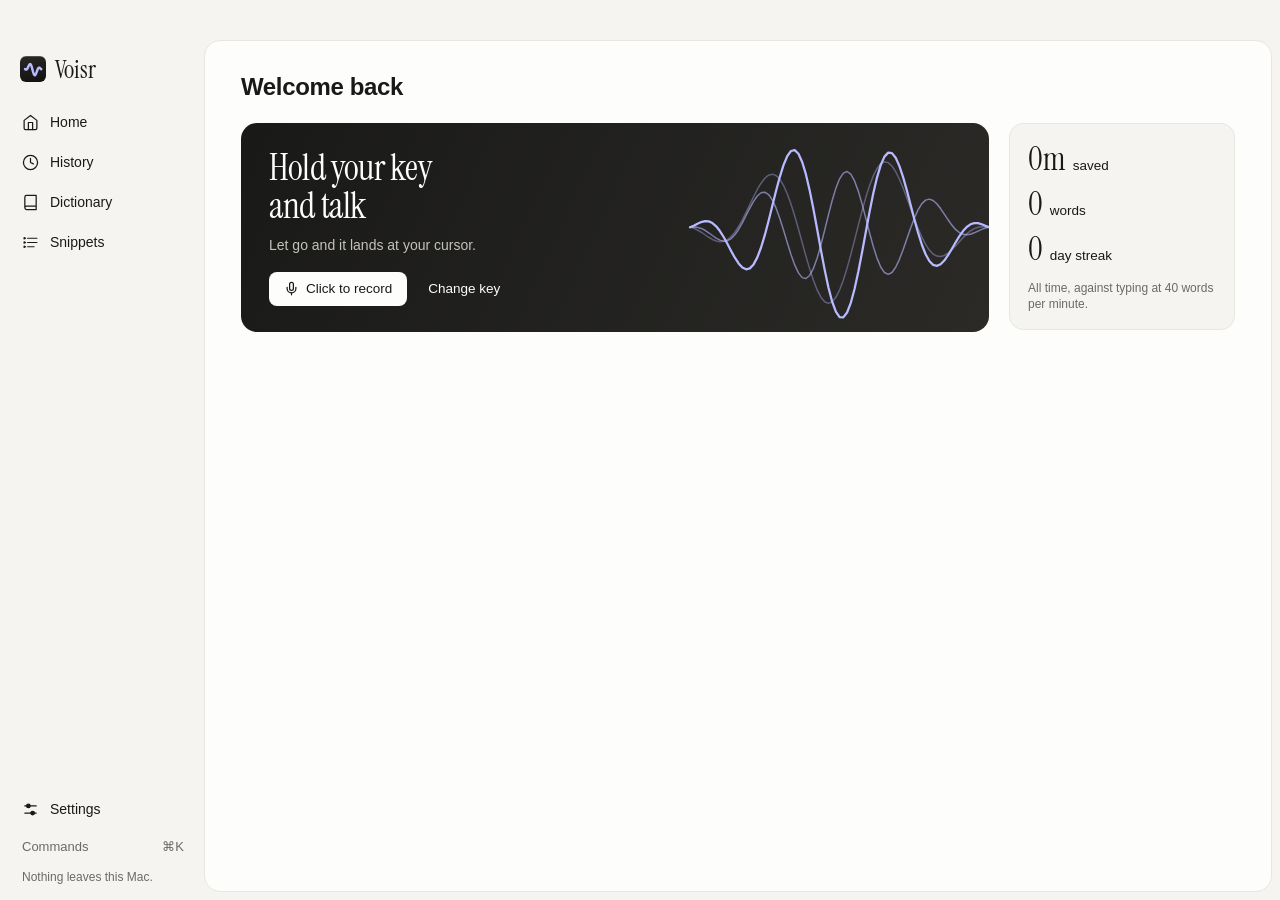
==== commit 4f2ee34d: "fix: let the waves stop when nobody has touched the window for 30 s Nothing else on Home costs anyth" ====
--- a/voisr/web/index.html
+++ b/voisr/web/index.html
@@ -256,234 +256,185 @@
       <p class="page-note">In a sentence, the phrase stays as spoken. History shows only the phrase.</p>
     </section>
 
+    <!-- SETTINGS -->
+    <section class="view" id="view-settings" hidden>
+      <header class="page-head">
+        <h1>Settings</h1>
+        <p class="sub">Stored in <code>config.json</code>, shared with the command-line modes.</p>
+      </header>
+
+      <div class="settings-section">
+        <h2 class="section-title">Dictation</h2>
+        <div class="setting-row">
+          <div>
+            <h3>Clipboard fallback</h3>
+            <p class="setting-desc">Copied when auto-paste is off or blocked. After a successful auto-paste your previous clipboard is put back, so the dictation is not left on it.</p>
+          </div>
+          <span class="pill">Automatic</span>
+        </div>
+        <div class="setting-row">
+          <div>
+            <h3>Auto-paste in hotkey mode</h3>
+            <p class="setting-desc">After a push-to-talk dictation, paste the text straight into the app you're in (Cmd-V). Needs Accessibility permission.</p>
+            <details class="more">
+              <summary>How consecutive dictations join</summary>
+              <p class="setting-desc">Dictations within five minutes of each other are joined with a space unless you typed in between; a mouse click alone does not count, so you may see a leading space after clicking into a new field.</p>
+            </details>
+          </div>
+          <label class="switch">
+            <input type="checkbox" id="paste-toggle">
+            <span class="slider" aria-hidden="true"></span>
+          </label>
+        </div>
+        <div class="setting-row setting-row-stack">
+          <div>
+            <h3>Transcription model</h3>
+            <p class="setting-desc">All models run on this Mac and are English only. Extra models are optional downloads. <span id="model-system"></span></p>
+          </div>
+        </div>
+        <div id="model-list" class="model-list"></div>
+        <div class="setting-row">
+          <div>
+            <h3>Keep model loaded</h3>
+            <p class="setting-desc">Voisr loads the model when you start talking and keeps it in memory, so the next dictation skips the model load. That saved roughly half a second to a second in tests, and varies. While it is loaded it uses about 0.7&nbsp;GB of memory for Small and 0.3&nbsp;GB for Base (more for bigger models), then frees it after the time you pick. &ldquo;Immediately&rdquo; reloads the model for every dictation and keeps no memory. Everything stays on this Mac.</p>
+          </div>
+          <select id="unload-select" class="select" aria-label="Keep model loaded">
+            <option value="never">Never unload</option>
+            <option value="immediately">Immediately</option>
+            <option value="min2">After 2 minutes</option>
+            <option value="min5">After 5 minutes</option>
+            <option value="min10">After 10 minutes</option>
+            <option value="min15">After 15 minutes</option>
+            <option value="hour1">After 1 hour</option>
+          </select>
+        </div>
+      </div>
+
+      <div class="settings-section">
+        <h2 class="section-title">Push-to-talk</h2>
+        <div class="setting-row">
+          <div>
+            <h3>Push-to-talk key</h3>
+            <p class="setting-desc">Hold this key in any app to dictate; release to transcribe and paste. Needs Accessibility permission (System Settings &rarr; Privacy &amp; Security).</p>
+            <p class="setting-status" id="hotkey-status"></p>
+          </div>
+          <div class="hotkey-control">
+            <span class="pill" id="hotkey-current">…</span>
+            <button type="button" class="btn-secondary" id="hotkey-capture">Change…</button>
+          </div>
+        </div>
+        <div class="setting-row">
+          <div>
+            <h3>Recording widget</h3>
+            <p class="setting-desc">Show the floating pill at the bottom of your screen while you hold the push-to-talk key — waveform while listening, then a tick when your text is ready.</p>
+          </div>
+          <label class="switch">
+            <input type="checkbox" id="widget-toggle">
+            <span class="slider" aria-hidden="true"></span>
+          </label>
+        </div>
+        <div class="setting-row">
+          <div>
+            <h3>Launch at login</h3>
+            <p class="setting-desc">Start Voisr automatically so the push-to-talk key always works.</p>
+          </div>
+          <label class="switch">
+            <input type="checkbox" id="launch-toggle">
+            <span class="slider" aria-hidden="true"></span>
+          </label>
+        </div>
+      </div>
+
+      <div class="settings-section">
+        <h2 class="section-title">Appearance</h2>
+        <div class="setting-row setting-row-stack">
+          <div>
+            <h3>Theme</h3>
+            <p class="setting-desc">Follow macOS, or pin Voisr to light or dark. An appearance choice is the one control that should show its own result, so it is picked by picture — like the pill themes below.</p>
+          </div>
+        </div>
+        <div id="appearance-grid" class="thumb-grid" role="radiogroup" aria-label="Theme"></div>
+        <div class="setting-row">
+          <div>
+            <h3>Pill theme</h3>
+            <p class="setting-desc">Color and animation of the recording pill while you dictate. Applies from your next dictation.</p>
+          </div>
+        </div>
+        <div id="theme-grid" class="theme-grid" role="radiogroup" aria-label="Pill theme"></div>
+        <div class="setting-row">
+          <div>
+            <h3>Pill colour</h3>
+            <p class="setting-desc">Recolour the bars of any theme. The animation stays.</p>
+          </div>
+          <div class="color-control">
+            <button type="button" id="color-open" class="swatch-btn">
+              <span class="swatch" id="color-swatch"></span>
+              <code id="color-hex">theme default</code>
+            </button>
+            <div id="color-popover" class="popover" hidden>
+              <div class="wheel-wrap">
+                <canvas id="color-wheel" width="200" height="200" aria-label="Custom bar colour"></canvas>
+                <div id="wheel-thumb" hidden></div>
+              </div>
+              <div class="mini-pill" id="color-preview">
+                <span class="mb"></span><span class="mb"></span><span class="mb"></span><span class="mb"></span><span class="mb"></span><span class="mb"></span><span class="mb"></span>
+              </div>
+              <button type="button" class="btn-secondary" id="color-reset">Theme default</button>
+            </div>
+          </div>
+        </div>
+      </div>
+
+      <div class="settings-section">
+        <h2 class="section-title">Privacy & data</h2>
+        <div class="setting-row">
+          <div>
+            <h3>Privacy</h3>
+            <p class="setting-desc">Audio is recorded to a temp file, transcribed by whisper.cpp on this Mac, then deleted. No accounts, no telemetry, and your audio and text never leave this Mac.</p>
+          </div>
+          <span class="pill pill-good">Local only</span>
+        </div>
+        <div class="setting-row">
+          <div>
+            <h3>Read the text around your cursor</h3>
+            <p class="setting-desc">While you dictate, Voisr reads the app you are in: the field you are typing in, the window title and nearby labels. That spells names on screen correctly and checks that your paste landed. The text stays in memory for that dictation and is never saved. It never reads password fields or password managers. Off: Voisr reads no text from other apps.</p>
+          </div>
+          <label class="switch">
+            <input type="checkbox" id="screen-context-toggle">
+            <span class="slider" aria-hidden="true"></span>
+          </label>
+        </div>
+        <div class="setting-row">
+          <div>
+            <h3>Learn from my corrections</h3>
+            <p class="setting-desc">For up to a minute after a paste, Voisr re-reads that field to spot words you fixed, and suggests them in Dictionary. Only the corrected words are saved. Needs reading the text around your cursor.</p>
+          </div>
+          <label class="switch">
+            <input type="checkbox" id="learn-toggle">
+            <span class="slider" aria-hidden="true"></span>
+          </label>
+        </div>
+        <div class="setting-row">
+          <div>
+            <h3>Add safe corrections automatically</h3>
+            <p class="setting-desc">After you make the same fix twice, Voisr adds it to Dictionary without asking, if it only changes capitals or the spelling of one unusual word. Never common words or numbers. Everything else waits for you to accept it, and Dictionary marks what was added so you can remove it.</p>
+          </div>
+          <label class="switch">
+            <input type="checkbox" id="auto-add-toggle">
+            <span class="slider" aria-hidden="true"></span>
+          </label>
+        </div>
+        <div class="setting-row">
+          <div>
+            <h3>Clear all history</h3>
+            <p class="setting-desc">Permanently delete every stored dictation. This cannot be undone.</p>
+          </div>
+          <button type="button" id="clear-history" class="btn-danger">Clear…</button>
+        </div>
+      </div>
+    </section>
+
   </main>
-</div>
-
-<!-- SETTINGS -->
-<!-- A pop-up over whichever page is open, not a page of its own. -->
-<div id="settings-scrim" class="settings-scrim" tabindex="-1" hidden>
-  <div id="settings-dialog" class="settings-dialog" role="dialog" aria-modal="true" aria-label="Settings" tabindex="-1">
-    <nav id="settings-nav" class="settings-nav" aria-label="Settings sections">
-      <span class="date-label settings-nav-title">Settings</span>
-      <button type="button" class="settings-nav-item" data-section="dictation">
-        <svg viewBox="0 0 24 24" fill="none" stroke="currentColor" stroke-width="1.75" stroke-linecap="round" stroke-linejoin="round" aria-hidden="true"><path d="M12 2a3 3 0 0 0-3 3v7a3 3 0 0 0 6 0V5a3 3 0 0 0-3-3z"/><path d="M19 10v2a7 7 0 0 1-14 0v-2"/><line x1="12" x2="12" y1="19" y2="22"/></svg>
-        Dictation
-      </button>
-      <button type="button" class="settings-nav-item" data-section="models">
-        <svg viewBox="0 0 24 24" fill="none" stroke="currentColor" stroke-width="1.75" stroke-linecap="round" stroke-linejoin="round" aria-hidden="true"><rect width="16" height="16" x="4" y="4" rx="2"/><rect width="6" height="6" x="9" y="9" rx="1"/><path d="M9 1v3"/><path d="M15 1v3"/><path d="M9 20v3"/><path d="M15 20v3"/><path d="M20 9h3"/><path d="M20 14h3"/><path d="M1 9h3"/><path d="M1 14h3"/></svg>
-        Models
-      </button>
-      <button type="button" class="settings-nav-item" data-section="key">
-        <svg viewBox="0 0 24 24" fill="none" stroke="currentColor" stroke-width="1.75" stroke-linecap="round" stroke-linejoin="round" aria-hidden="true"><rect width="20" height="14" x="2" y="5" rx="2"/><path d="M6 9h.01"/><path d="M10 9h.01"/><path d="M14 9h.01"/><path d="M18 9h.01"/><path d="M7 15h10"/></svg>
-        Push-to-talk
-      </button>
-      <button type="button" class="settings-nav-item" data-section="appearance">
-        <svg viewBox="0 0 24 24" fill="none" stroke="currentColor" stroke-width="1.75" stroke-linecap="round" stroke-linejoin="round" aria-hidden="true"><circle cx="12" cy="12" r="10"/><path d="M12 2a10 10 0 0 0 0 20z" fill="currentColor"/></svg>
-        Appearance
-      </button>
-      <button type="button" class="settings-nav-item" data-section="privacy">
-        <svg viewBox="0 0 24 24" fill="none" stroke="currentColor" stroke-width="1.75" stroke-linecap="round" stroke-linejoin="round" aria-hidden="true"><path d="M20 13c0 5-3.5 7.5-7.7 9a1 1 0 0 1-.6 0C7.5 20.5 4 18 4 13V6a1 1 0 0 1 1-1c2 0 4.5-1.2 6.2-2.7a1.2 1.2 0 0 1 1.6 0C14.5 3.8 17 5 19 5a1 1 0 0 1 1 1z"/></svg>
-        Privacy &amp; data
-      </button>
-      <p class="settings-foot">Stored in config.json, shared with the command-line modes.</p>
-    </nav>
-
-    <div id="settings-body" class="settings-body">
-      <section class="settings-section" data-section="dictation">
-        <h1 class="heading-serif settings-title">Dictation</h1>
-        <div class="group">
-          <div class="setting-row has-more">
-            <div class="setting-copy">
-              <h3>Auto-paste in hotkey mode</h3>
-              <p class="setting-desc">Paste straight into the app you're in. Needs Accessibility.</p>
-              <details class="more">
-                <summary>How consecutive dictations join</summary>
-                <p class="setting-desc">Dictations within five minutes of each other are joined with a space unless you typed in between; a mouse click alone does not count, so you may see a leading space after clicking into a new field.</p>
-              </details>
-            </div>
-            <label class="switch">
-              <input type="checkbox" id="paste-toggle" aria-label="Auto-paste in hotkey mode">
-              <span class="slider" aria-hidden="true"></span>
-            </label>
-          </div>
-          <div class="setting-row">
-            <div class="setting-copy">
-              <h3>Clipboard fallback</h3>
-              <p class="setting-desc">Copied when auto-paste is off or blocked. After a successful auto-paste your previous clipboard is put back.</p>
-            </div>
-            <span class="pill">Automatic</span>
-          </div>
-          <div class="setting-row has-more">
-            <div class="setting-copy">
-              <h3>Keep model loaded</h3>
-              <p class="setting-desc">Keeps the next dictation from waiting on a model load. Holds about 0.7&nbsp;GB for Small while loaded.</p>
-              <details class="more">
-                <summary>More</summary>
-                <p class="setting-desc">Voisr loads the model when you start talking and keeps it in memory, so the next dictation skips the model load. That saved roughly half a second to a second in tests, and varies. While it is loaded it uses about 0.7&nbsp;GB of memory for Small and 0.3&nbsp;GB for Base (more for bigger models), then frees it after the time you pick. &ldquo;Immediately&rdquo; reloads the model for every dictation and keeps no memory. Everything stays on this Mac.</p>
-              </details>
-            </div>
-            <select id="unload-select" class="select" aria-label="Keep model loaded">
-              <option value="never">Never unload</option>
-              <option value="immediately">Immediately</option>
-              <option value="min2">After 2 minutes</option>
-              <option value="min5">After 5 minutes</option>
-              <option value="min10">After 10 minutes</option>
-              <option value="min15">After 15 minutes</option>
-              <option value="hour1">After 1 hour</option>
-            </select>
-          </div>
-        </div>
-      </section>
-
-      <section class="settings-section" data-section="models" hidden>
-        <h1 class="heading-serif settings-title">Models</h1>
-        <p class="settings-lead">All models run on this Mac and are English only. <span id="model-system"></span></p>
-        <div id="model-list" class="group model-list"></div>
-      </section>
-
-      <section class="settings-section" data-section="key" hidden>
-        <h1 class="heading-serif settings-title">Push-to-talk</h1>
-        <div class="group">
-          <div class="setting-row">
-            <div class="setting-copy">
-              <h3>Push-to-talk key</h3>
-              <p class="setting-desc">Hold it in any app to dictate; release to transcribe and paste.</p>
-              <p class="setting-status" id="hotkey-status"></p>
-            </div>
-            <div class="key-control" id="key-control">
-              <kbd class="keycap" id="hotkey-cap" hidden></kbd>
-              <span class="key-name" id="hotkey-current" aria-live="polite">…</span>
-              <button type="button" class="btn-quiet" id="hotkey-capture">Change</button>
-            </div>
-          </div>
-          <div class="setting-row">
-            <div class="setting-copy">
-              <h3>Recording widget</h3>
-              <p class="setting-desc">Show the floating pill while you hold the key.</p>
-            </div>
-            <label class="switch">
-              <input type="checkbox" id="widget-toggle" aria-label="Recording widget">
-              <span class="slider" aria-hidden="true"></span>
-            </label>
-          </div>
-          <div class="setting-row">
-            <div class="setting-copy">
-              <h3>Launch at login</h3>
-              <p class="setting-desc">Start Voisr automatically so the key always works.</p>
-            </div>
-            <label class="switch">
-              <input type="checkbox" id="launch-toggle" aria-label="Launch at login">
-              <span class="slider" aria-hidden="true"></span>
-            </label>
-          </div>
-        </div>
-      </section>
-
-      <section class="settings-section" data-section="appearance" hidden>
-        <h1 class="heading-serif settings-title">Appearance</h1>
-        <div class="settings-block">
-          <h3 class="settings-subhead">Theme</h3>
-          <div class="group">
-            <div id="appearance-grid" class="pick-grid" role="radiogroup" aria-label="Theme"></div>
-          </div>
-        </div>
-        <div class="settings-block">
-          <h3 class="settings-subhead">Pill</h3>
-          <div class="group">
-            <div id="theme-grid" class="pick-grid" role="radiogroup" aria-label="Pill theme"></div>
-            <div class="setting-row">
-              <div class="setting-copy">
-                <h3>Pill colour</h3>
-                <p class="setting-desc">Recolour the bars, or Quiet's transcribing dots. The animation stays.</p>
-              </div>
-              <button type="button" id="color-open" class="btn-quiet swatch-btn" aria-expanded="false">
-                <span class="swatch" id="color-swatch"></span>
-                <span id="color-hex">Theme default</span>
-              </button>
-            </div>
-          </div>
-        </div>
-      </section>
-
-      <section class="settings-section" data-section="privacy" hidden>
-        <h1 class="heading-serif settings-title">Privacy &amp; data</h1>
-        <div class="settings-block">
-          <div class="group">
-            <div class="setting-row has-more">
-              <div class="setting-copy">
-                <h3>Read the text around your cursor</h3>
-                <p class="setting-desc">Spells names on screen correctly and checks your paste landed. Never reads password fields or password managers.</p>
-                <details class="more">
-                  <summary>More</summary>
-                  <p class="setting-desc">While you dictate, Voisr reads the app you are in: the field you are typing in, the window title and nearby labels. That spells names on screen correctly and checks that your paste landed. The text stays in memory for that dictation and is never saved. It never reads password fields or password managers. Off: Voisr reads no text from other apps.</p>
-                </details>
-              </div>
-              <label class="switch">
-                <input type="checkbox" id="screen-context-toggle" aria-label="Read the text around your cursor">
-                <span class="slider" aria-hidden="true"></span>
-              </label>
-            </div>
-            <div class="setting-row has-more">
-              <div class="setting-copy">
-                <h3>Learn from my corrections</h3>
-                <p class="setting-desc">For up to a minute after a paste, re-reads that field to spot words you fixed. Only the corrected words are saved.</p>
-                <details class="more">
-                  <summary>More</summary>
-                  <p class="setting-desc">For up to a minute after a paste, Voisr re-reads that field to spot words you fixed, and suggests them in Dictionary. Only the corrected words are saved. Needs reading the text around your cursor.</p>
-                </details>
-              </div>
-              <label class="switch">
-                <input type="checkbox" id="learn-toggle" aria-label="Learn from my corrections">
-                <span class="slider" aria-hidden="true"></span>
-              </label>
-            </div>
-            <div class="setting-row has-more">
-              <div class="setting-copy">
-                <h3>Add safe corrections automatically</h3>
-                <p class="setting-desc">After the same fix twice, adds it if it only changes capitals or the spelling of one unusual word.</p>
-                <details class="more">
-                  <summary>More</summary>
-                  <p class="setting-desc">After you make the same fix twice, Voisr adds it to Dictionary without asking, if it only changes capitals or the spelling of one unusual word. Never common words or numbers. Everything else waits for you to accept it, and Dictionary marks what was added so you can remove it.</p>
-                </details>
-              </div>
-              <label class="switch">
-                <input type="checkbox" id="auto-add-toggle" aria-label="Add safe corrections automatically">
-                <span class="slider" aria-hidden="true"></span>
-              </label>
-            </div>
-          </div>
-        </div>
-        <div class="settings-block">
-          <div class="group">
-            <div class="setting-row">
-              <div class="setting-copy">
-                <h3>Audio stays here</h3>
-                <p class="setting-desc">Goes to a temp file, whisper.cpp transcribes it on this Mac, then it's deleted. No accounts, no telemetry.</p>
-              </div>
-              <span class="pill">Local only</span>
-            </div>
-            <div class="setting-row">
-              <div class="setting-copy">
-                <h3>Clear all history</h3>
-                <p class="setting-desc">Permanently delete every stored dictation. This cannot be undone.</p>
-              </div>
-              <button type="button" id="clear-history" class="btn-danger">Clear…</button>
-            </div>
-          </div>
-        </div>
-      </section>
-    </div>
-  </div>
-
-  <!-- Beside the dialog, not in it: the scrolling pane would cut it off. -->
-  <div id="color-popover" class="popover" role="dialog" aria-label="Pill colour" hidden>
-    <div class="wheel-wrap">
-      <canvas id="color-wheel" width="200" height="200" aria-label="Custom pill colour"></canvas>
-      <div id="wheel-thumb" hidden></div>
-    </div>
-    <div class="pill-preview" id="color-preview"></div>
-    <button type="button" class="btn-quiet" id="color-reset">Theme default</button>
-  </div>
 </div>
 
 <div id="palette" class="palette-scrim" hidden>
@@ -497,6 +448,7 @@
 <script src="js/api.js"></script>
 <script src="js/ui.js"></script>
 <script src="js/lists.js"></script>
+<script src="js/idle.js"></script>
 <script src="js/wave.js"></script>
 <script src="js/logo-wave.js"></script>
 <script src="js/palette.js"></script>
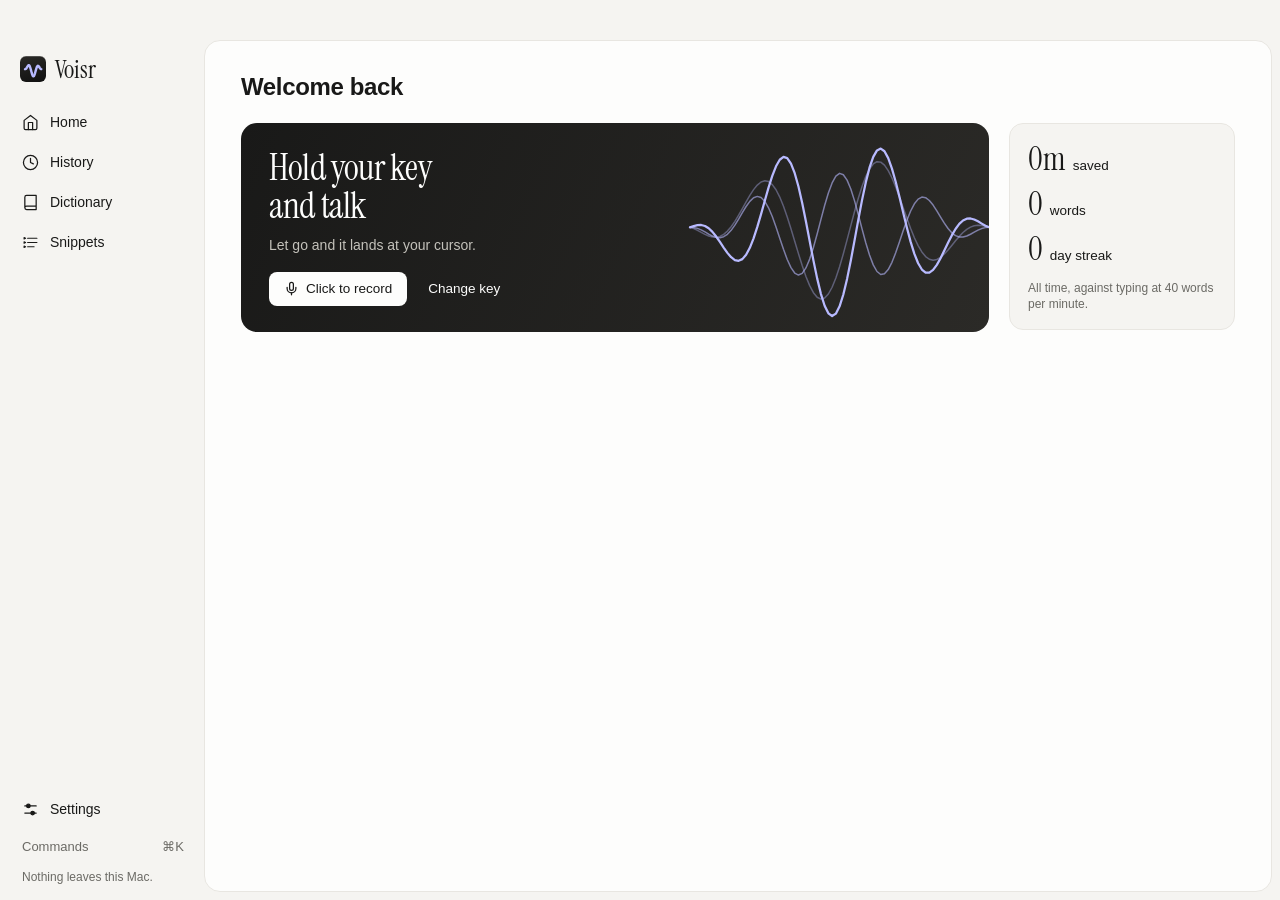
==== commit 20c49811: "Merge the wave idle stop: Voisr in front uses almost nothing once left alone" ====
--- a/voisr/web/index.html
+++ b/voisr/web/index.html
@@ -256,185 +256,234 @@
       <p class="page-note">In a sentence, the phrase stays as spoken. History shows only the phrase.</p>
     </section>
 
-    <!-- SETTINGS -->
-    <section class="view" id="view-settings" hidden>
-      <header class="page-head">
-        <h1>Settings</h1>
-        <p class="sub">Stored in <code>config.json</code>, shared with the command-line modes.</p>
-      </header>
-
-      <div class="settings-section">
-        <h2 class="section-title">Dictation</h2>
-        <div class="setting-row">
-          <div>
-            <h3>Clipboard fallback</h3>
-            <p class="setting-desc">Copied when auto-paste is off or blocked. After a successful auto-paste your previous clipboard is put back, so the dictation is not left on it.</p>
-          </div>
-          <span class="pill">Automatic</span>
-        </div>
-        <div class="setting-row">
-          <div>
-            <h3>Auto-paste in hotkey mode</h3>
-            <p class="setting-desc">After a push-to-talk dictation, paste the text straight into the app you're in (Cmd-V). Needs Accessibility permission.</p>
-            <details class="more">
-              <summary>How consecutive dictations join</summary>
-              <p class="setting-desc">Dictations within five minutes of each other are joined with a space unless you typed in between; a mouse click alone does not count, so you may see a leading space after clicking into a new field.</p>
-            </details>
-          </div>
-          <label class="switch">
-            <input type="checkbox" id="paste-toggle">
-            <span class="slider" aria-hidden="true"></span>
-          </label>
-        </div>
-        <div class="setting-row setting-row-stack">
-          <div>
-            <h3>Transcription model</h3>
-            <p class="setting-desc">All models run on this Mac and are English only. Extra models are optional downloads. <span id="model-system"></span></p>
-          </div>
-        </div>
-        <div id="model-list" class="model-list"></div>
-        <div class="setting-row">
-          <div>
-            <h3>Keep model loaded</h3>
-            <p class="setting-desc">Voisr loads the model when you start talking and keeps it in memory, so the next dictation skips the model load. That saved roughly half a second to a second in tests, and varies. While it is loaded it uses about 0.7&nbsp;GB of memory for Small and 0.3&nbsp;GB for Base (more for bigger models), then frees it after the time you pick. &ldquo;Immediately&rdquo; reloads the model for every dictation and keeps no memory. Everything stays on this Mac.</p>
-          </div>
-          <select id="unload-select" class="select" aria-label="Keep model loaded">
-            <option value="never">Never unload</option>
-            <option value="immediately">Immediately</option>
-            <option value="min2">After 2 minutes</option>
-            <option value="min5">After 5 minutes</option>
-            <option value="min10">After 10 minutes</option>
-            <option value="min15">After 15 minutes</option>
-            <option value="hour1">After 1 hour</option>
-          </select>
-        </div>
-      </div>
-
-      <div class="settings-section">
-        <h2 class="section-title">Push-to-talk</h2>
-        <div class="setting-row">
-          <div>
-            <h3>Push-to-talk key</h3>
-            <p class="setting-desc">Hold this key in any app to dictate; release to transcribe and paste. Needs Accessibility permission (System Settings &rarr; Privacy &amp; Security).</p>
-            <p class="setting-status" id="hotkey-status"></p>
-          </div>
-          <div class="hotkey-control">
-            <span class="pill" id="hotkey-current">…</span>
-            <button type="button" class="btn-secondary" id="hotkey-capture">Change…</button>
-          </div>
-        </div>
-        <div class="setting-row">
-          <div>
-            <h3>Recording widget</h3>
-            <p class="setting-desc">Show the floating pill at the bottom of your screen while you hold the push-to-talk key — waveform while listening, then a tick when your text is ready.</p>
-          </div>
-          <label class="switch">
-            <input type="checkbox" id="widget-toggle">
-            <span class="slider" aria-hidden="true"></span>
-          </label>
-        </div>
-        <div class="setting-row">
-          <div>
-            <h3>Launch at login</h3>
-            <p class="setting-desc">Start Voisr automatically so the push-to-talk key always works.</p>
-          </div>
-          <label class="switch">
-            <input type="checkbox" id="launch-toggle">
-            <span class="slider" aria-hidden="true"></span>
-          </label>
-        </div>
-      </div>
-
-      <div class="settings-section">
-        <h2 class="section-title">Appearance</h2>
-        <div class="setting-row setting-row-stack">
-          <div>
-            <h3>Theme</h3>
-            <p class="setting-desc">Follow macOS, or pin Voisr to light or dark. An appearance choice is the one control that should show its own result, so it is picked by picture — like the pill themes below.</p>
-          </div>
-        </div>
-        <div id="appearance-grid" class="thumb-grid" role="radiogroup" aria-label="Theme"></div>
-        <div class="setting-row">
-          <div>
-            <h3>Pill theme</h3>
-            <p class="setting-desc">Color and animation of the recording pill while you dictate. Applies from your next dictation.</p>
-          </div>
-        </div>
-        <div id="theme-grid" class="theme-grid" role="radiogroup" aria-label="Pill theme"></div>
-        <div class="setting-row">
-          <div>
-            <h3>Pill colour</h3>
-            <p class="setting-desc">Recolour the bars of any theme. The animation stays.</p>
-          </div>
-          <div class="color-control">
-            <button type="button" id="color-open" class="swatch-btn">
-              <span class="swatch" id="color-swatch"></span>
-              <code id="color-hex">theme default</code>
-            </button>
-            <div id="color-popover" class="popover" hidden>
-              <div class="wheel-wrap">
-                <canvas id="color-wheel" width="200" height="200" aria-label="Custom bar colour"></canvas>
-                <div id="wheel-thumb" hidden></div>
-              </div>
-              <div class="mini-pill" id="color-preview">
-                <span class="mb"></span><span class="mb"></span><span class="mb"></span><span class="mb"></span><span class="mb"></span><span class="mb"></span><span class="mb"></span>
-              </div>
-              <button type="button" class="btn-secondary" id="color-reset">Theme default</button>
-            </div>
-          </div>
-        </div>
-      </div>
-
-      <div class="settings-section">
-        <h2 class="section-title">Privacy & data</h2>
-        <div class="setting-row">
-          <div>
-            <h3>Privacy</h3>
-            <p class="setting-desc">Audio is recorded to a temp file, transcribed by whisper.cpp on this Mac, then deleted. No accounts, no telemetry, and your audio and text never leave this Mac.</p>
-          </div>
-          <span class="pill pill-good">Local only</span>
-        </div>
-        <div class="setting-row">
-          <div>
-            <h3>Read the text around your cursor</h3>
-            <p class="setting-desc">While you dictate, Voisr reads the app you are in: the field you are typing in, the window title and nearby labels. That spells names on screen correctly and checks that your paste landed. The text stays in memory for that dictation and is never saved. It never reads password fields or password managers. Off: Voisr reads no text from other apps.</p>
-          </div>
-          <label class="switch">
-            <input type="checkbox" id="screen-context-toggle">
-            <span class="slider" aria-hidden="true"></span>
-          </label>
-        </div>
-        <div class="setting-row">
-          <div>
-            <h3>Learn from my corrections</h3>
-            <p class="setting-desc">For up to a minute after a paste, Voisr re-reads that field to spot words you fixed, and suggests them in Dictionary. Only the corrected words are saved. Needs reading the text around your cursor.</p>
-          </div>
-          <label class="switch">
-            <input type="checkbox" id="learn-toggle">
-            <span class="slider" aria-hidden="true"></span>
-          </label>
-        </div>
-        <div class="setting-row">
-          <div>
-            <h3>Add safe corrections automatically</h3>
-            <p class="setting-desc">After you make the same fix twice, Voisr adds it to Dictionary without asking, if it only changes capitals or the spelling of one unusual word. Never common words or numbers. Everything else waits for you to accept it, and Dictionary marks what was added so you can remove it.</p>
-          </div>
-          <label class="switch">
-            <input type="checkbox" id="auto-add-toggle">
-            <span class="slider" aria-hidden="true"></span>
-          </label>
-        </div>
-        <div class="setting-row">
-          <div>
-            <h3>Clear all history</h3>
-            <p class="setting-desc">Permanently delete every stored dictation. This cannot be undone.</p>
-          </div>
-          <button type="button" id="clear-history" class="btn-danger">Clear…</button>
-        </div>
-      </div>
-    </section>
-
   </main>
+</div>
+
+<!-- SETTINGS -->
+<!-- A pop-up over whichever page is open, not a page of its own. -->
+<div id="settings-scrim" class="settings-scrim" tabindex="-1" hidden>
+  <div id="settings-dialog" class="settings-dialog" role="dialog" aria-modal="true" aria-label="Settings" tabindex="-1">
+    <nav id="settings-nav" class="settings-nav" aria-label="Settings sections">
+      <span class="date-label settings-nav-title">Settings</span>
+      <button type="button" class="settings-nav-item" data-section="dictation">
+        <svg viewBox="0 0 24 24" fill="none" stroke="currentColor" stroke-width="1.75" stroke-linecap="round" stroke-linejoin="round" aria-hidden="true"><path d="M12 2a3 3 0 0 0-3 3v7a3 3 0 0 0 6 0V5a3 3 0 0 0-3-3z"/><path d="M19 10v2a7 7 0 0 1-14 0v-2"/><line x1="12" x2="12" y1="19" y2="22"/></svg>
+        Dictation
+      </button>
+      <button type="button" class="settings-nav-item" data-section="models">
+        <svg viewBox="0 0 24 24" fill="none" stroke="currentColor" stroke-width="1.75" stroke-linecap="round" stroke-linejoin="round" aria-hidden="true"><rect width="16" height="16" x="4" y="4" rx="2"/><rect width="6" height="6" x="9" y="9" rx="1"/><path d="M9 1v3"/><path d="M15 1v3"/><path d="M9 20v3"/><path d="M15 20v3"/><path d="M20 9h3"/><path d="M20 14h3"/><path d="M1 9h3"/><path d="M1 14h3"/></svg>
+        Models
+      </button>
+      <button type="button" class="settings-nav-item" data-section="key">
+        <svg viewBox="0 0 24 24" fill="none" stroke="currentColor" stroke-width="1.75" stroke-linecap="round" stroke-linejoin="round" aria-hidden="true"><rect width="20" height="14" x="2" y="5" rx="2"/><path d="M6 9h.01"/><path d="M10 9h.01"/><path d="M14 9h.01"/><path d="M18 9h.01"/><path d="M7 15h10"/></svg>
+        Push-to-talk
+      </button>
+      <button type="button" class="settings-nav-item" data-section="appearance">
+        <svg viewBox="0 0 24 24" fill="none" stroke="currentColor" stroke-width="1.75" stroke-linecap="round" stroke-linejoin="round" aria-hidden="true"><circle cx="12" cy="12" r="10"/><path d="M12 2a10 10 0 0 0 0 20z" fill="currentColor"/></svg>
+        Appearance
+      </button>
+      <button type="button" class="settings-nav-item" data-section="privacy">
+        <svg viewBox="0 0 24 24" fill="none" stroke="currentColor" stroke-width="1.75" stroke-linecap="round" stroke-linejoin="round" aria-hidden="true"><path d="M20 13c0 5-3.5 7.5-7.7 9a1 1 0 0 1-.6 0C7.5 20.5 4 18 4 13V6a1 1 0 0 1 1-1c2 0 4.5-1.2 6.2-2.7a1.2 1.2 0 0 1 1.6 0C14.5 3.8 17 5 19 5a1 1 0 0 1 1 1z"/></svg>
+        Privacy &amp; data
+      </button>
+      <p class="settings-foot">Stored in config.json, shared with the command-line modes.</p>
+    </nav>
+
+    <div id="settings-body" class="settings-body">
+      <section class="settings-section" data-section="dictation">
+        <h1 class="heading-serif settings-title">Dictation</h1>
+        <div class="group">
+          <div class="setting-row has-more">
+            <div class="setting-copy">
+              <h3>Auto-paste in hotkey mode</h3>
+              <p class="setting-desc">Paste straight into the app you're in. Needs Accessibility.</p>
+              <details class="more">
+                <summary>How consecutive dictations join</summary>
+                <p class="setting-desc">Dictations within five minutes of each other are joined with a space unless you typed in between; a mouse click alone does not count, so you may see a leading space after clicking into a new field.</p>
+              </details>
+            </div>
+            <label class="switch">
+              <input type="checkbox" id="paste-toggle" aria-label="Auto-paste in hotkey mode">
+              <span class="slider" aria-hidden="true"></span>
+            </label>
+          </div>
+          <div class="setting-row">
+            <div class="setting-copy">
+              <h3>Clipboard fallback</h3>
+              <p class="setting-desc">Copied when auto-paste is off or blocked. After a successful auto-paste your previous clipboard is put back.</p>
+            </div>
+            <span class="pill">Automatic</span>
+          </div>
+          <div class="setting-row has-more">
+            <div class="setting-copy">
+              <h3>Keep model loaded</h3>
+              <p class="setting-desc">Keeps the next dictation from waiting on a model load. Holds about 0.7&nbsp;GB for Small while loaded.</p>
+              <details class="more">
+                <summary>More</summary>
+                <p class="setting-desc">Voisr loads the model when you start talking and keeps it in memory, so the next dictation skips the model load. That saved roughly half a second to a second in tests, and varies. While it is loaded it uses about 0.7&nbsp;GB of memory for Small and 0.3&nbsp;GB for Base (more for bigger models), then frees it after the time you pick. &ldquo;Immediately&rdquo; reloads the model for every dictation and keeps no memory. Everything stays on this Mac.</p>
+              </details>
+            </div>
+            <select id="unload-select" class="select" aria-label="Keep model loaded">
+              <option value="never">Never unload</option>
+              <option value="immediately">Immediately</option>
+              <option value="min2">After 2 minutes</option>
+              <option value="min5">After 5 minutes</option>
+              <option value="min10">After 10 minutes</option>
+              <option value="min15">After 15 minutes</option>
+              <option value="hour1">After 1 hour</option>
+            </select>
+          </div>
+        </div>
+      </section>
+
+      <section class="settings-section" data-section="models" hidden>
+        <h1 class="heading-serif settings-title">Models</h1>
+        <p class="settings-lead">All models run on this Mac and are English only. <span id="model-system"></span></p>
+        <div id="model-list" class="group model-list"></div>
+      </section>
+
+      <section class="settings-section" data-section="key" hidden>
+        <h1 class="heading-serif settings-title">Push-to-talk</h1>
+        <div class="group">
+          <div class="setting-row">
+            <div class="setting-copy">
+              <h3>Push-to-talk key</h3>
+              <p class="setting-desc">Hold it in any app to dictate; release to transcribe and paste.</p>
+              <p class="setting-status" id="hotkey-status"></p>
+            </div>
+            <div class="key-control" id="key-control">
+              <kbd class="keycap" id="hotkey-cap" hidden></kbd>
+              <span class="key-name" id="hotkey-current" aria-live="polite">…</span>
+              <button type="button" class="btn-quiet" id="hotkey-capture">Change</button>
+            </div>
+          </div>
+          <div class="setting-row">
+            <div class="setting-copy">
+              <h3>Recording widget</h3>
+              <p class="setting-desc">Show the floating pill while you hold the key.</p>
+            </div>
+            <label class="switch">
+              <input type="checkbox" id="widget-toggle" aria-label="Recording widget">
+              <span class="slider" aria-hidden="true"></span>
+            </label>
+          </div>
+          <div class="setting-row">
+            <div class="setting-copy">
+              <h3>Launch at login</h3>
+              <p class="setting-desc">Start Voisr automatically so the key always works.</p>
+            </div>
+            <label class="switch">
+              <input type="checkbox" id="launch-toggle" aria-label="Launch at login">
+              <span class="slider" aria-hidden="true"></span>
+            </label>
+          </div>
+        </div>
+      </section>
+
+      <section class="settings-section" data-section="appearance" hidden>
+        <h1 class="heading-serif settings-title">Appearance</h1>
+        <div class="settings-block">
+          <h3 class="settings-subhead">Theme</h3>
+          <div class="group">
+            <div id="appearance-grid" class="pick-grid" role="radiogroup" aria-label="Theme"></div>
+          </div>
+        </div>
+        <div class="settings-block">
+          <h3 class="settings-subhead">Pill</h3>
+          <div class="group">
+            <div id="theme-grid" class="pick-grid" role="radiogroup" aria-label="Pill theme"></div>
+            <div class="setting-row">
+              <div class="setting-copy">
+                <h3>Pill colour</h3>
+                <p class="setting-desc">Recolour the bars, or Quiet's transcribing dots. The animation stays.</p>
+              </div>
+              <button type="button" id="color-open" class="btn-quiet swatch-btn" aria-expanded="false">
+                <span class="swatch" id="color-swatch"></span>
+                <span id="color-hex">Theme default</span>
+              </button>
+            </div>
+          </div>
+        </div>
+      </section>
+
+      <section class="settings-section" data-section="privacy" hidden>
+        <h1 class="heading-serif settings-title">Privacy &amp; data</h1>
+        <div class="settings-block">
+          <div class="group">
+            <div class="setting-row has-more">
+              <div class="setting-copy">
+                <h3>Read the text around your cursor</h3>
+                <p class="setting-desc">Spells names on screen correctly and checks your paste landed. Never reads password fields or password managers.</p>
+                <details class="more">
+                  <summary>More</summary>
+                  <p class="setting-desc">While you dictate, Voisr reads the app you are in: the field you are typing in, the window title and nearby labels. That spells names on screen correctly and checks that your paste landed. The text stays in memory for that dictation and is never saved. It never reads password fields or password managers. Off: Voisr reads no text from other apps.</p>
+                </details>
+              </div>
+              <label class="switch">
+                <input type="checkbox" id="screen-context-toggle" aria-label="Read the text around your cursor">
+                <span class="slider" aria-hidden="true"></span>
+              </label>
+            </div>
+            <div class="setting-row has-more">
+              <div class="setting-copy">
+                <h3>Learn from my corrections</h3>
+                <p class="setting-desc">For up to a minute after a paste, re-reads that field to spot words you fixed. Only the corrected words are saved.</p>
+                <details class="more">
+                  <summary>More</summary>
+                  <p class="setting-desc">For up to a minute after a paste, Voisr re-reads that field to spot words you fixed, and suggests them in Dictionary. Only the corrected words are saved. Needs reading the text around your cursor.</p>
+                </details>
+              </div>
+              <label class="switch">
+                <input type="checkbox" id="learn-toggle" aria-label="Learn from my corrections">
+                <span class="slider" aria-hidden="true"></span>
+              </label>
+            </div>
+            <div class="setting-row has-more">
+              <div class="setting-copy">
+                <h3>Add safe corrections automatically</h3>
+                <p class="setting-desc">After the same fix twice, adds it if it only changes capitals or the spelling of one unusual word.</p>
+                <details class="more">
+                  <summary>More</summary>
+                  <p class="setting-desc">After you make the same fix twice, Voisr adds it to Dictionary without asking, if it only changes capitals or the spelling of one unusual word. Never common words or numbers. Everything else waits for you to accept it, and Dictionary marks what was added so you can remove it.</p>
+                </details>
+              </div>
+              <label class="switch">
+                <input type="checkbox" id="auto-add-toggle" aria-label="Add safe corrections automatically">
+                <span class="slider" aria-hidden="true"></span>
+              </label>
+            </div>
+          </div>
+        </div>
+        <div class="settings-block">
+          <div class="group">
+            <div class="setting-row">
+              <div class="setting-copy">
+                <h3>Audio stays here</h3>
+                <p class="setting-desc">Goes to a temp file, whisper.cpp transcribes it on this Mac, then it's deleted. No accounts, no telemetry.</p>
+              </div>
+              <span class="pill">Local only</span>
+            </div>
+            <div class="setting-row">
+              <div class="setting-copy">
+                <h3>Clear all history</h3>
+                <p class="setting-desc">Permanently delete every stored dictation. This cannot be undone.</p>
+              </div>
+              <button type="button" id="clear-history" class="btn-danger">Clear…</button>
+            </div>
+          </div>
+        </div>
+      </section>
+    </div>
+  </div>
+
+  <!-- Beside the dialog, not in it: the scrolling pane would cut it off. -->
+  <div id="color-popover" class="popover" role="dialog" aria-label="Pill colour" hidden>
+    <div class="wheel-wrap">
+      <canvas id="color-wheel" width="200" height="200" aria-label="Custom pill colour"></canvas>
+      <div id="wheel-thumb" hidden></div>
+    </div>
+    <div class="pill-preview" id="color-preview"></div>
+    <button type="button" class="btn-quiet" id="color-reset">Theme default</button>
+  </div>
 </div>
 
 <div id="palette" class="palette-scrim" hidden>
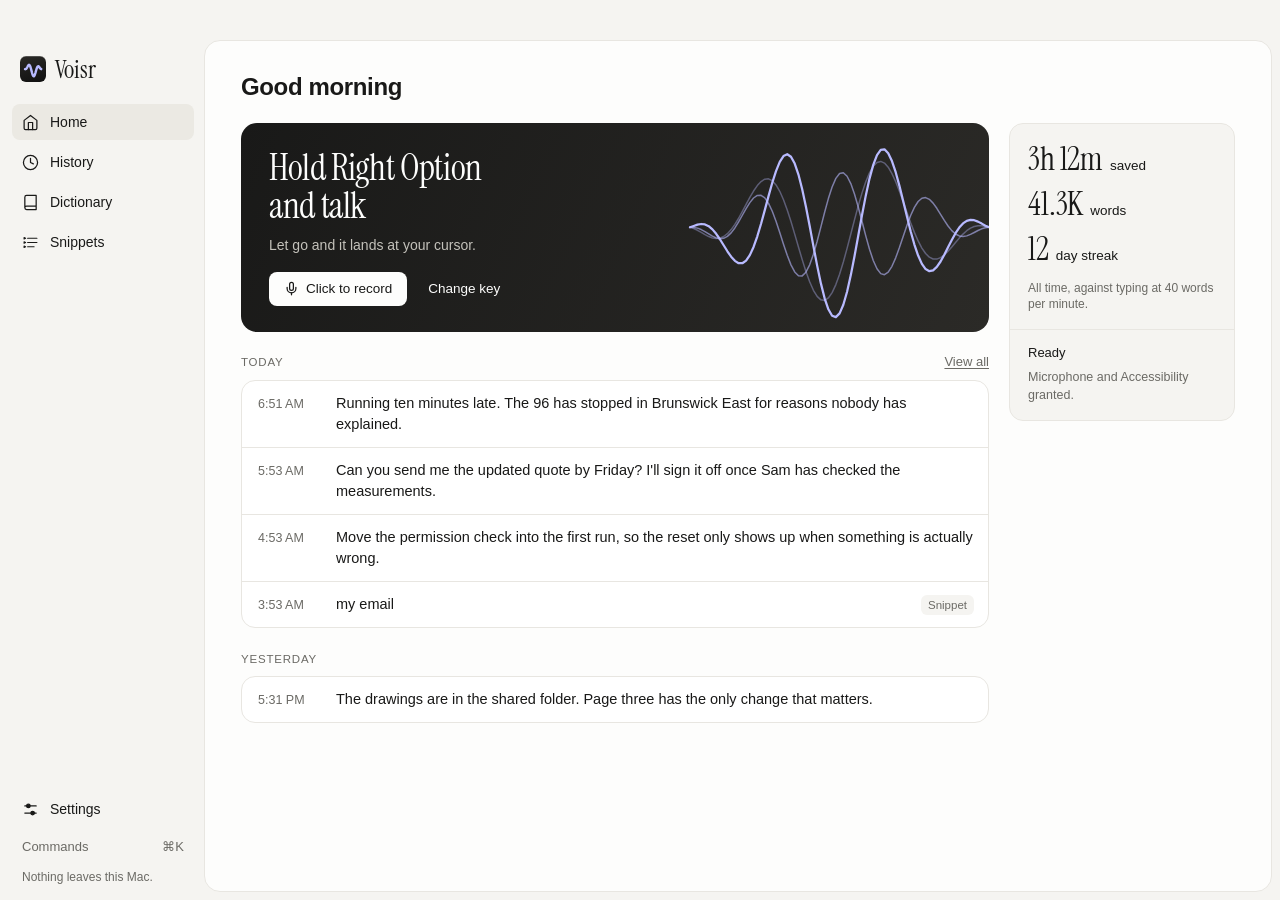
==== commit 1db7b17d: "feat: first run, three steps before the app opens Permissions, key and first dictation over the whol" ====
--- a/voisr/web/index.html
+++ b/voisr/web/index.html
@@ -8,6 +8,7 @@
 <link rel="stylesheet" href="css/base.css">
 <link rel="stylesheet" href="css/components.css">
 <link rel="stylesheet" href="css/views.css">
+<link rel="stylesheet" href="css/first-run.css">
 <script>
   /* Resolve the stored preference before paint. main.js re-applies this once
      the config has loaded; until then, follow the system. */
@@ -257,6 +258,15 @@
     </section>
 
   </main>
+</div>
+
+<!-- FIRST RUN -->
+<!-- Covers the whole window until it's finished; js/views/first-run.js fills it. -->
+<div id="first-run" class="first-run" hidden>
+  <div id="first-run-progress" class="first-run-progress" role="img">
+    <span></span><span></span><span></span>
+  </div>
+  <div id="first-run-step" class="first-run-step"></div>
 </div>
 
 <!-- SETTINGS -->
@@ -507,6 +517,7 @@
 <script src="js/views/dictionary.js"></script>
 <script src="js/views/snippets.js"></script>
 <script src="js/views/settings.js"></script>
+<script src="js/views/first-run.js"></script>
 <script src="js/main.js"></script>
 </body>
 </html>
--- a/voisr/web/css/first-run.css
+++ b/voisr/web/css/first-run.css
@@ -0,0 +1,259 @@
+/* First run: the whole window, no sidebar. Every step lays out in the same three
+   slots, so the headline's baseline and the main button stay put as you move on. */
+
+.shell[hidden] { display: none; }
+
+.first-run {
+  position: fixed;
+  inset: 0;
+  z-index: 90;  /* under Settings' layers, which it never opens, and the toast */
+  display: flex;
+  flex-direction: column;
+  align-items: center;
+  overflow-y: auto;
+  padding: 36px 20px 24px;
+  background: var(--panel);
+  color: var(--ink);
+}
+.first-run[hidden] { display: none; }
+
+.first-run.is-leaving {
+  opacity: 0;
+  pointer-events: none;
+  transition: opacity var(--slow) var(--ease);
+}
+
+/* ---------- progress ---------- */
+
+.first-run-progress {
+  flex: none;
+  display: flex;
+  gap: 8px;
+  width: 300px;
+}
+
+.first-run-progress span {
+  position: relative;
+  flex: 1;
+  height: 3px;
+  overflow: hidden;
+  border-radius: 2px;
+  background: var(--border);
+}
+
+.first-run-progress span::after {
+  content: "";
+  position: absolute;
+  inset: 0;
+  border-radius: inherit;
+  background: var(--ink);
+  transform: scaleX(0);
+  transform-origin: left;
+  transition: transform var(--slow) var(--ease);
+}
+
+.first-run-progress span.is-on::after { transform: scaleX(1); }
+
+/* ---------- the three slots ---------- */
+
+.first-run-step {
+  flex: none;
+  display: grid;
+  /* room for the longest of each: a two-line headline and sub, the keycap */
+  grid-template-rows: 172px 190px 112px;
+  gap: 24px;
+  width: 100%;
+  max-width: 480px;
+  margin: auto 0;
+  padding: 8px 0;
+  text-align: center;
+}
+
+.first-run-head {
+  display: flex;
+  flex-direction: column;
+  justify-content: flex-end;
+  gap: 10px;
+}
+
+.first-run-head h1 {
+  margin: 0;
+  font-size: 54px;
+  line-height: 1.04;
+  text-wrap: balance;
+  outline: none;  /* focused by script, so a screen reader starts here */
+}
+
+.first-run-sub {
+  margin: 0;
+  font-size: 15.5px;
+  line-height: 1.45;
+  color: var(--muted);
+  text-wrap: balance;
+}
+
+.first-run-body {
+  display: flex;
+  flex-direction: column;
+  align-items: center;
+  justify-content: center;
+  min-width: 0;
+}
+
+.first-run-foot {
+  display: flex;
+  flex-direction: column;
+  align-items: center;
+  gap: 8px;
+}
+
+.first-run-recover {
+  display: flex;
+  flex-wrap: wrap;
+  align-items: center;
+  justify-content: center;
+  gap: 0 4px;
+  margin: 0;
+  font-size: 13px;
+  color: var(--muted);
+}
+
+.first-run-recover .text-btn { color: var(--ink); text-decoration: underline; text-underline-offset: 2px; }
+
+/* ---------- step 1: permissions ---------- */
+
+.first-run-card {
+  width: 100%;
+  padding: 0 16px;
+  border: 1px solid var(--border);
+  border-radius: var(--radius-md);
+  background: var(--surface);
+}
+
+.first-run-row {
+  display: flex;
+  align-items: center;
+  justify-content: space-between;
+  gap: 16px;
+  padding: 14px 0;
+  text-align: left;
+}
+
+.first-run-row + .first-run-row { border-top: 1px solid var(--border); }
+
+.first-run-row-text { display: flex; flex-direction: column; gap: 2px; min-width: 0; }
+.first-run-row-name { font-size: 14.5px; font-weight: 500; }
+.first-run-row-why { font-size: 13px; color: var(--muted); }
+
+.first-run-on {
+  display: inline-flex;
+  flex: none;
+  align-items: center;
+  gap: 6px;
+  font-size: 13px;
+  color: var(--muted);
+}
+
+.first-run-tick {
+  width: 16px;
+  height: 16px;
+  fill: none;
+  stroke: var(--success);
+  stroke-width: 2;
+  stroke-linecap: round;
+  stroke-linejoin: round;
+}
+
+/* the tick draws itself only when a grant has just arrived */
+.first-run-tick.is-new path {
+  stroke-dasharray: 16;
+  animation: first-run-tick var(--slow) var(--ease) both;
+}
+
+@keyframes first-run-tick {
+  from { stroke-dashoffset: 16; }
+  to { stroke-dashoffset: 0; }
+}
+
+/* ---------- step 2: key ---------- */
+
+.first-run-keycap {
+  display: flex;
+  align-items: center;
+  justify-content: center;
+  box-sizing: border-box;
+  width: 104px;
+  height: 104px;
+  border: 1px solid var(--border);
+  border-bottom-width: 5px;
+  border-radius: 24px;
+  background: var(--surface);
+  font-family: var(--font-sans);
+  font-size: 42px;
+  font-weight: 500;
+  color: var(--ink);
+  transition: opacity var(--fast) ease-out;
+}
+
+/* a key with no symbol: "Caps Lock", "Space" */
+.first-run-keycap.is-word { padding: 0 8px; font-size: 18px; line-height: 1.15; }
+.first-run-keycap.is-listening { opacity: .4; }
+
+.first-run-key-name { margin-top: 14px; font-size: 15px; font-weight: 500; }
+.first-run-key-name.is-listening { color: var(--accent); }
+
+.first-run-body .btn-secondary { margin-top: 14px; }
+
+/* ---------- step 3: first dictation ---------- */
+
+.first-run-wave { width: 100%; height: 110px; }
+.first-run-wave svg { display: block; width: 100%; height: 100%; overflow: visible; }
+
+.first-run-wave path {
+  fill: none;
+  stroke: var(--hero-wave);
+  stroke-linecap: round;
+  stroke-linejoin: round;
+  vector-effect: non-scaling-stroke;
+}
+
+/* wave.js draws the leading line last. Its fainter lines are set for a dark
+   banner, so they need more strength on this panel. */
+.first-run-wave path { stroke-opacity: .8; }
+.first-run-wave path:last-child { stroke: var(--ink); stroke-opacity: 1; }
+
+/* a dictation is sans everywhere, here too */
+.first-run-said {
+  display: -webkit-box;
+  margin: 0;
+  overflow: hidden;
+  -webkit-box-orient: vertical;
+  -webkit-line-clamp: 5;
+  font-size: 20px;
+  line-height: 1.4;
+  text-wrap: balance;
+}
+
+/* ---------- moving between steps ---------- */
+
+.first-run-step.is-entering > * { animation: first-run-in var(--slow) var(--ease) both; }
+.first-run-step.is-entering > :nth-child(2) { animation-delay: 40ms; }
+.first-run-step.is-entering > :nth-child(3) { animation-delay: 80ms; }
+
+@keyframes first-run-in {
+  from { opacity: 0; transform: translateY(8px); }
+  to { opacity: 1; transform: none; }
+}
+
+@keyframes first-run-fade {
+  from { opacity: 0; }
+  to { opacity: 1; }
+}
+
+@media (prefers-reduced-motion: reduce) {
+  .first-run-progress span::after { transition: none; }
+  .first-run-tick.is-new path { animation: none; }
+  .first-run-step.is-entering > *,
+  .first-run-step.is-entering > :nth-child(2),
+  .first-run-step.is-entering > :nth-child(3) { animation: first-run-fade var(--base) ease-out both; animation-delay: 0ms; }
+}
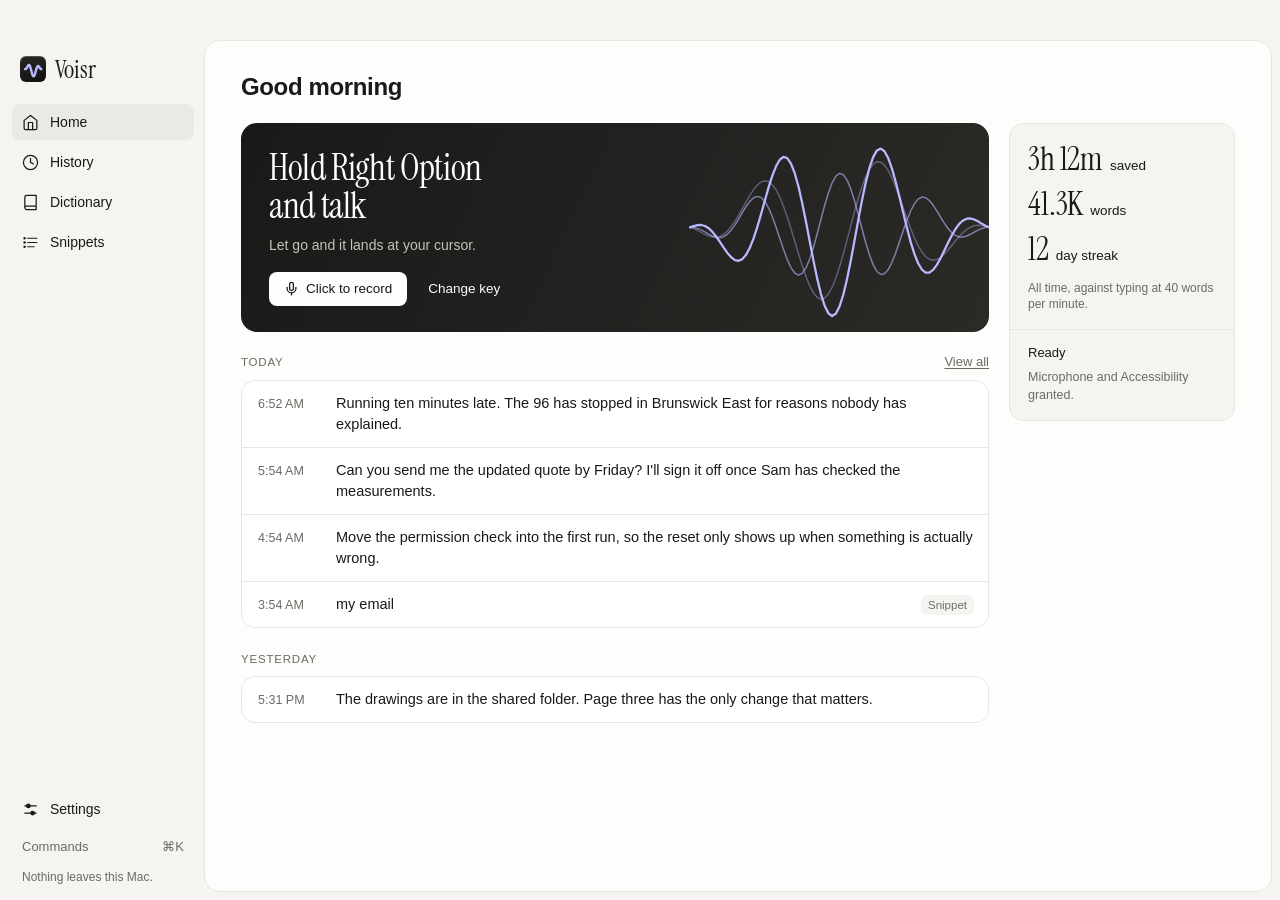
==== commit c722c3b8: "fix: the sidebar wave reads its gate and envelope from meter.js wave-meter.js kept its own copy of G" ====
--- a/voisr/web/index.html
+++ b/voisr/web/index.html
@@ -511,6 +511,7 @@
 <script src="js/wave.js"></script>
 <script src="js/logo-wave.js"></script>
 <script src="js/palette.js"></script>
+<script src="js/meter.js"></script>
 <script src="js/wave-meter.js"></script>
 <script src="js/views/home.js"></script>
 <script src="js/views/history.js"></script>
--- a/voisr/web/css/views.css
+++ b/voisr/web/css/views.css
@@ -39,6 +39,10 @@
 /* the persistent marker in the banner: a 3.5s toast is easy to miss */
 .hero-error { position: relative; font-size: 14px; color: var(--hero-wave); }
 .hero-error:empty { display: none; }
+
+/* The same message when the blue banner has taken the dark one's place. */
+.banner-error { font-size: 14px; font-weight: 500; }
+.banner-error:empty { display: none; }
 
 .home-hero[data-state="recording"] .record-icon { display: none; }
 .home-hero[data-state] #change-key { visibility: hidden; }
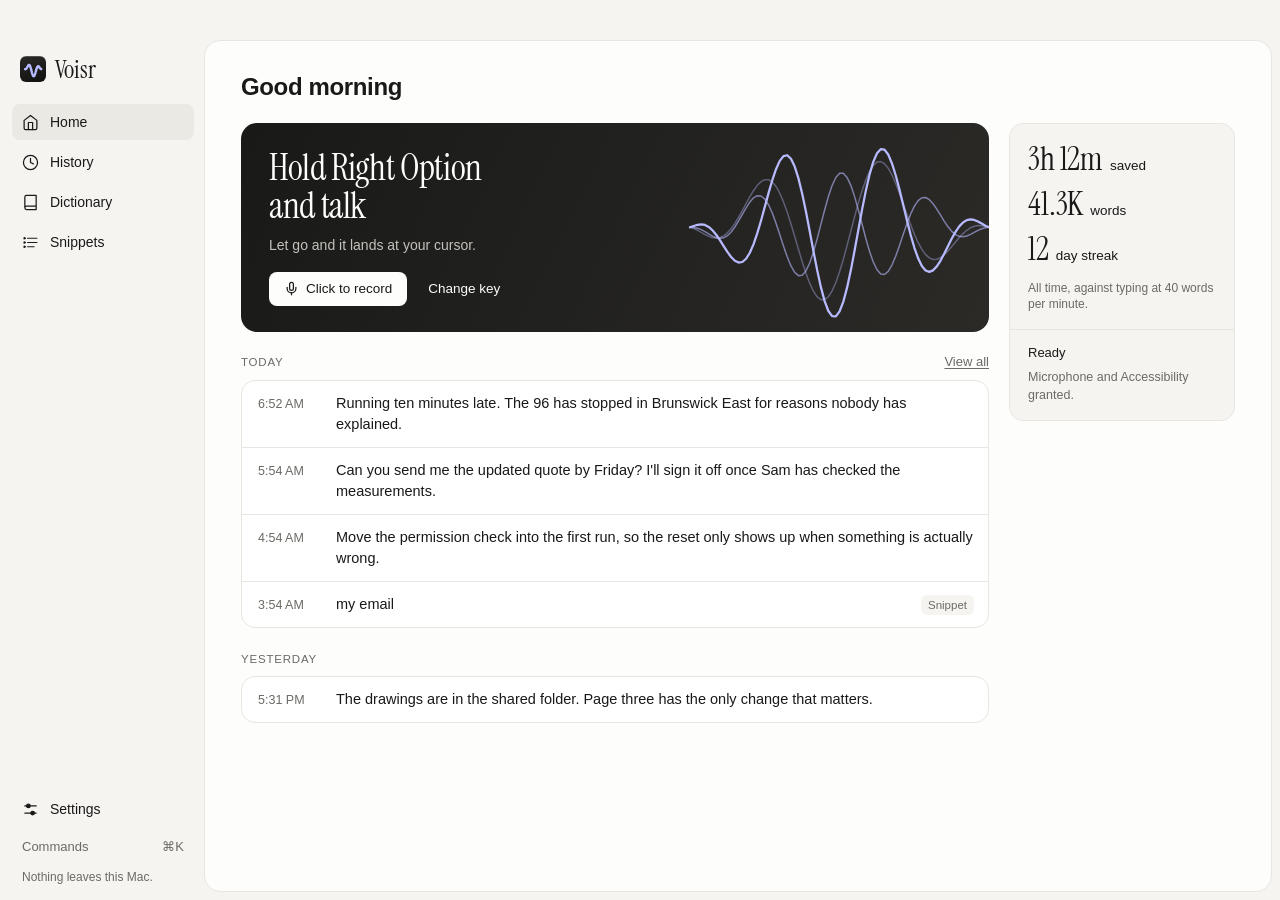
==== commit fca8395d: "fix: a dictation's leading space goes by the field, and a click stops the join Any dictation within " ====
--- a/voisr/web/index.html
+++ b/voisr/web/index.html
@@ -308,7 +308,7 @@
               <p class="setting-desc">Paste straight into the app you're in. Needs Accessibility.</p>
               <details class="more">
                 <summary>How consecutive dictations join</summary>
-                <p class="setting-desc">Dictations within five minutes of each other are joined with a space unless you typed in between; a mouse click alone does not count, so you may see a leading space after clicking into a new field.</p>
+                <p class="setting-desc">With screen context on, Voisr reads the text around your cursor and adds a space only after a word or sentence. Where it can't read the field, dictations in the same app within five minutes are joined with a space, unless you typed or clicked the mouse in between.</p>
               </details>
             </div>
             <label class="switch">
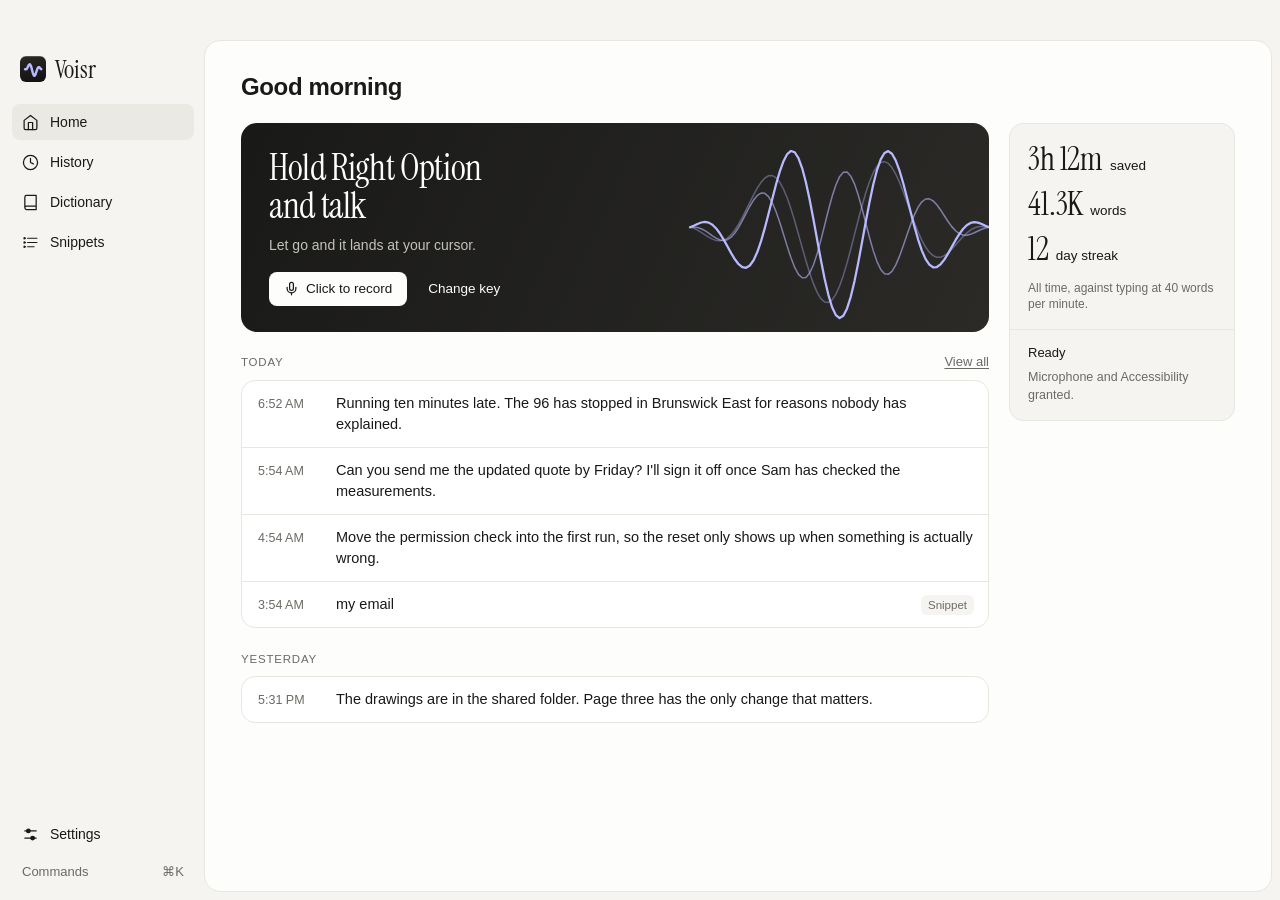
==== commit ba07409f: "chore: remove the local-only labels from the sidebar and Settings" ====
--- a/voisr/web/index.html
+++ b/voisr/web/index.html
@@ -55,7 +55,6 @@
       <button type="button" class="commands-btn" id="commands-open">
         <span>Commands</span><span>⌘K</span>
       </button>
-      <p class="sidebar-note">Nothing leaves this Mac.</p>
     </div>
   </aside>
 
@@ -295,7 +294,6 @@
         <svg viewBox="0 0 24 24" fill="none" stroke="currentColor" stroke-width="1.75" stroke-linecap="round" stroke-linejoin="round" aria-hidden="true"><path d="M20 13c0 5-3.5 7.5-7.7 9a1 1 0 0 1-.6 0C7.5 20.5 4 18 4 13V6a1 1 0 0 1 1-1c2 0 4.5-1.2 6.2-2.7a1.2 1.2 0 0 1 1.6 0C14.5 3.8 17 5 19 5a1 1 0 0 1 1 1z"/></svg>
         Privacy &amp; data
       </button>
-      <p class="settings-foot">Stored in config.json, shared with the command-line modes.</p>
     </nav>
 
     <div id="settings-body" class="settings-body">
@@ -470,7 +468,6 @@
                 <h3>Audio stays here</h3>
                 <p class="setting-desc">Goes to a temp file, whisper.cpp transcribes it on this Mac, then it's deleted. No accounts, no telemetry.</p>
               </div>
-              <span class="pill">Local only</span>
             </div>
             <div class="setting-row">
               <div class="setting-copy">
--- a/voisr/web/css/base.css
+++ b/voisr/web/css/base.css
@@ -141,8 +141,6 @@
 @media (hover: hover) and (pointer: fine) {
   .commands-btn:hover { color: var(--ink); }
 }
-
-.sidebar-note { padding: 2px 10px; font-size: 12px; line-height: 1.4; color: var(--muted); }
 
 /* ---------- Panel ---------- */
 
--- a/voisr/web/css/components.css
+++ b/voisr/web/css/components.css
@@ -323,7 +323,7 @@
 
 /* ---------- Tag + switch (settings) ---------- */
 
-/* a read-only value at the end of a row: "Automatic", "Local only" */
+/* a read-only value at the end of a row: "Automatic" */
 .pill { flex-shrink: 0; font-size: 13px; color: var(--muted); }
 
 .switch { position: relative; display: inline-block; width: 40px; height: 24px; flex-shrink: 0; cursor: pointer; }
--- a/voisr/web/css/views.css
+++ b/voisr/web/css/views.css
@@ -354,14 +354,6 @@
   .settings-nav-item.active:hover { background: var(--active); }
 }
 
-.settings-foot {
-  margin-top: auto;
-  padding: 8px 10px 0;
-  font-size: 12px;
-  line-height: 1.4;
-  color: var(--muted);
-}
-
 .settings-body {
   flex: 1;
   min-width: 0;
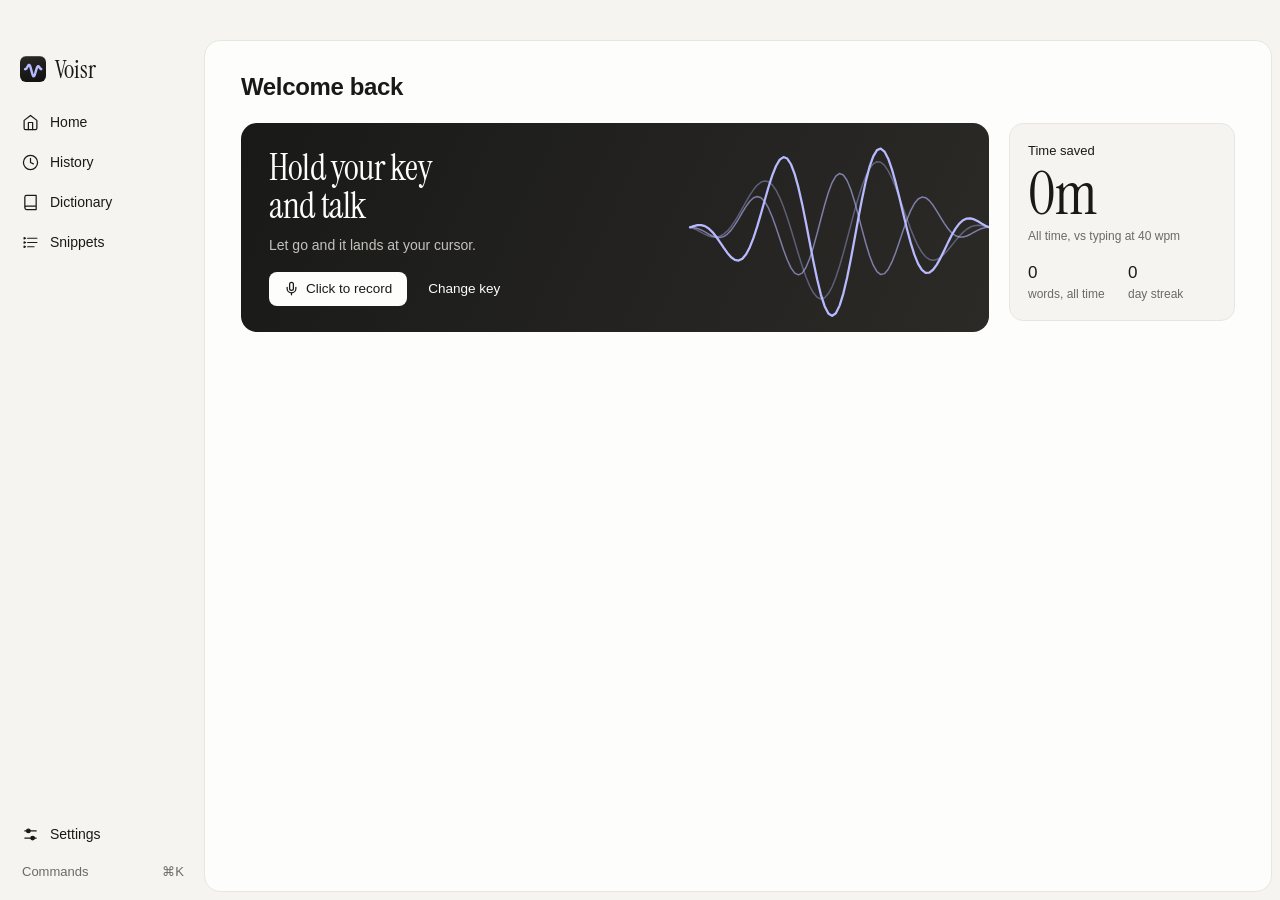
==== commit 64a9d1d1: "feat: Home's stats panel leads with time saved over a 14-day wave" ====
--- a/voisr/web/index.html
+++ b/voisr/web/index.html
@@ -106,10 +106,17 @@
 
         <aside class="home-stats" aria-label="Your stats">
           <div class="stats-body">
-            <div class="stat"><span class="stat-num" id="stat-saved">0m</span><span class="stat-unit">saved</span></div>
-            <div class="stat"><span class="stat-num" id="stat-words">0</span><span class="stat-unit">words</span></div>
-            <div class="stat"><span class="stat-num" id="stat-streak">0</span><span class="stat-unit">day streak</span></div>
-            <p class="stat-note">All time, against typing at 40 words per minute.</p>
+            <div class="stat-lead">Time saved</div>
+            <div class="stat-hero" id="stat-saved">0m</div>
+            <p class="stat-note">All time, vs typing at 40 wpm</p>
+            <div class="stat-wave-block" id="stat-wave-block" hidden>
+              <div class="stat-wave" id="stat-wave" role="img"></div>
+              <div class="stat-wave-axis" aria-hidden="true"><span>Last 14 days</span><span>Today</span></div>
+            </div>
+            <div class="stat-pair">
+              <div><div class="stat-num" id="stat-words">0</div><div class="stat-unit">words, all time</div></div>
+              <div><div class="stat-num" id="stat-streak">0</div><div class="stat-unit">day streak</div></div>
+            </div>
           </div>
           <div class="home-status" id="home-status" aria-live="polite"></div>
         </aside>
--- a/voisr/web/css/views.css
+++ b/voisr/web/css/views.css
@@ -72,18 +72,55 @@
   .home-stats { flex-basis: 200px; }
 }
 
-.stats-body { display: flex; flex-direction: column; gap: 10px; padding: 18px 18px 16px; }
-
-.stat { display: flex; align-items: baseline; flex-wrap: wrap; gap: 7px; }
-.stat-num { font-family: var(--font-serif); font-size: 32px; line-height: 1.1; letter-spacing: -.005em; }
-.stat-unit { font-size: 13.5px; }
+.stats-body { padding: 18px 18px 16px; }
+
+.stat-lead { font-size: 13px; font-weight: 500; }
+/* data-size steps down so a long total stays on one line in the narrow panel */
+.stat-hero {
+  margin-top: 2px;
+  font-family: var(--font-serif);
+  font-size: 60px;
+  line-height: 1.05;
+  letter-spacing: -.01em;
+  white-space: nowrap;
+}
+.stat-hero[data-size="m"] { font-size: 46px; line-height: 1.37; }
+.stat-hero[data-size="s"] { font-size: 36px; line-height: 1.75; }
 .stat-note { margin-top: 2px; font-size: 12px; line-height: 1.4; color: var(--muted); }
+
+.stat-wave-block { margin-top: 16px; }
+.stat-wave { display: flex; align-items: center; justify-content: space-between; height: 48px; }
+.stat-bar {
+  flex: none;
+  width: 6px;
+  border-radius: 3px;
+  background: var(--muted);
+  opacity: .55;
+  transition: height .3s ease;
+  animation: stat-bar-rise .7s cubic-bezier(.2, .8, .2, 1) both;
+}
+.stat-bar.is-silent { opacity: .3; }
+.stat-bar.is-today { background: var(--ink); opacity: 1; }
+@keyframes stat-bar-rise { from { transform: scaleY(.15); opacity: 0; } }
+
+.stat-wave-axis {
+  display: flex;
+  justify-content: space-between;
+  margin-top: 6px;
+  font-size: 11px;
+  color: var(--muted);
+}
+
+.stat-pair { display: grid; grid-template-columns: repeat(2, minmax(0, 1fr)); gap: 12px; margin-top: 16px; }
+/* sans, not the serif: Instrument Serif's 1 reads as an l in "2.1K" */
+.stat-num { font-size: 17px; font-weight: 500; font-variant-numeric: tabular-nums; }
+.stat-unit { margin-top: 1px; font-size: 12px; color: var(--muted); }
 
 .home-status {
   display: flex;
   flex-direction: column;
   gap: 6px;
-  padding: 14px 18px 16px;
+  padding: 12px 18px 13px;
   border-top: 1px solid var(--border);
 }
 .home-status:empty { display: none; }
@@ -612,6 +649,7 @@
   .thumb-art, .theme-art { transition: none; }
   .thumb:active .thumb-art, .theme-opt:active .theme-art { transform: none; }
   .model-bar-fill { transition: none; }
+  .stat-bar { animation: none; transition: none; }
 }
 
 /* ---------- Export format popover ---------- */
